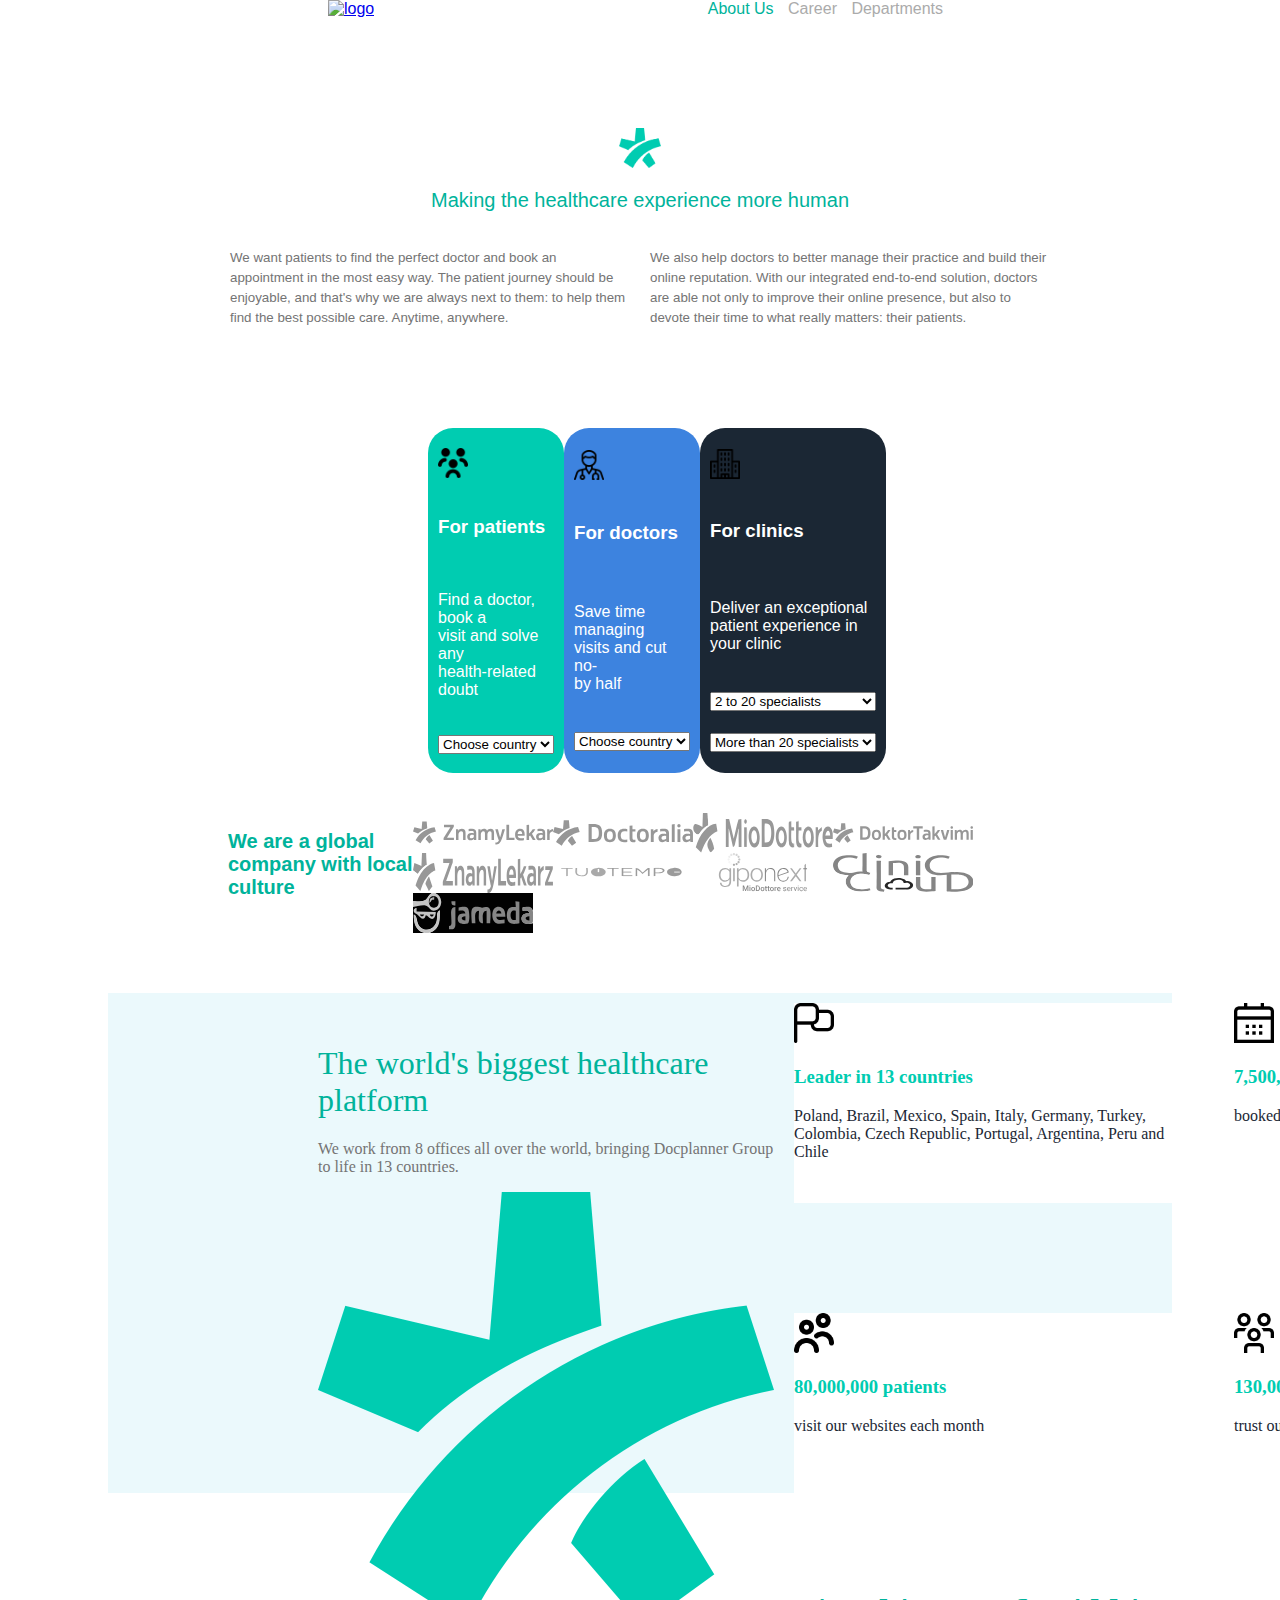
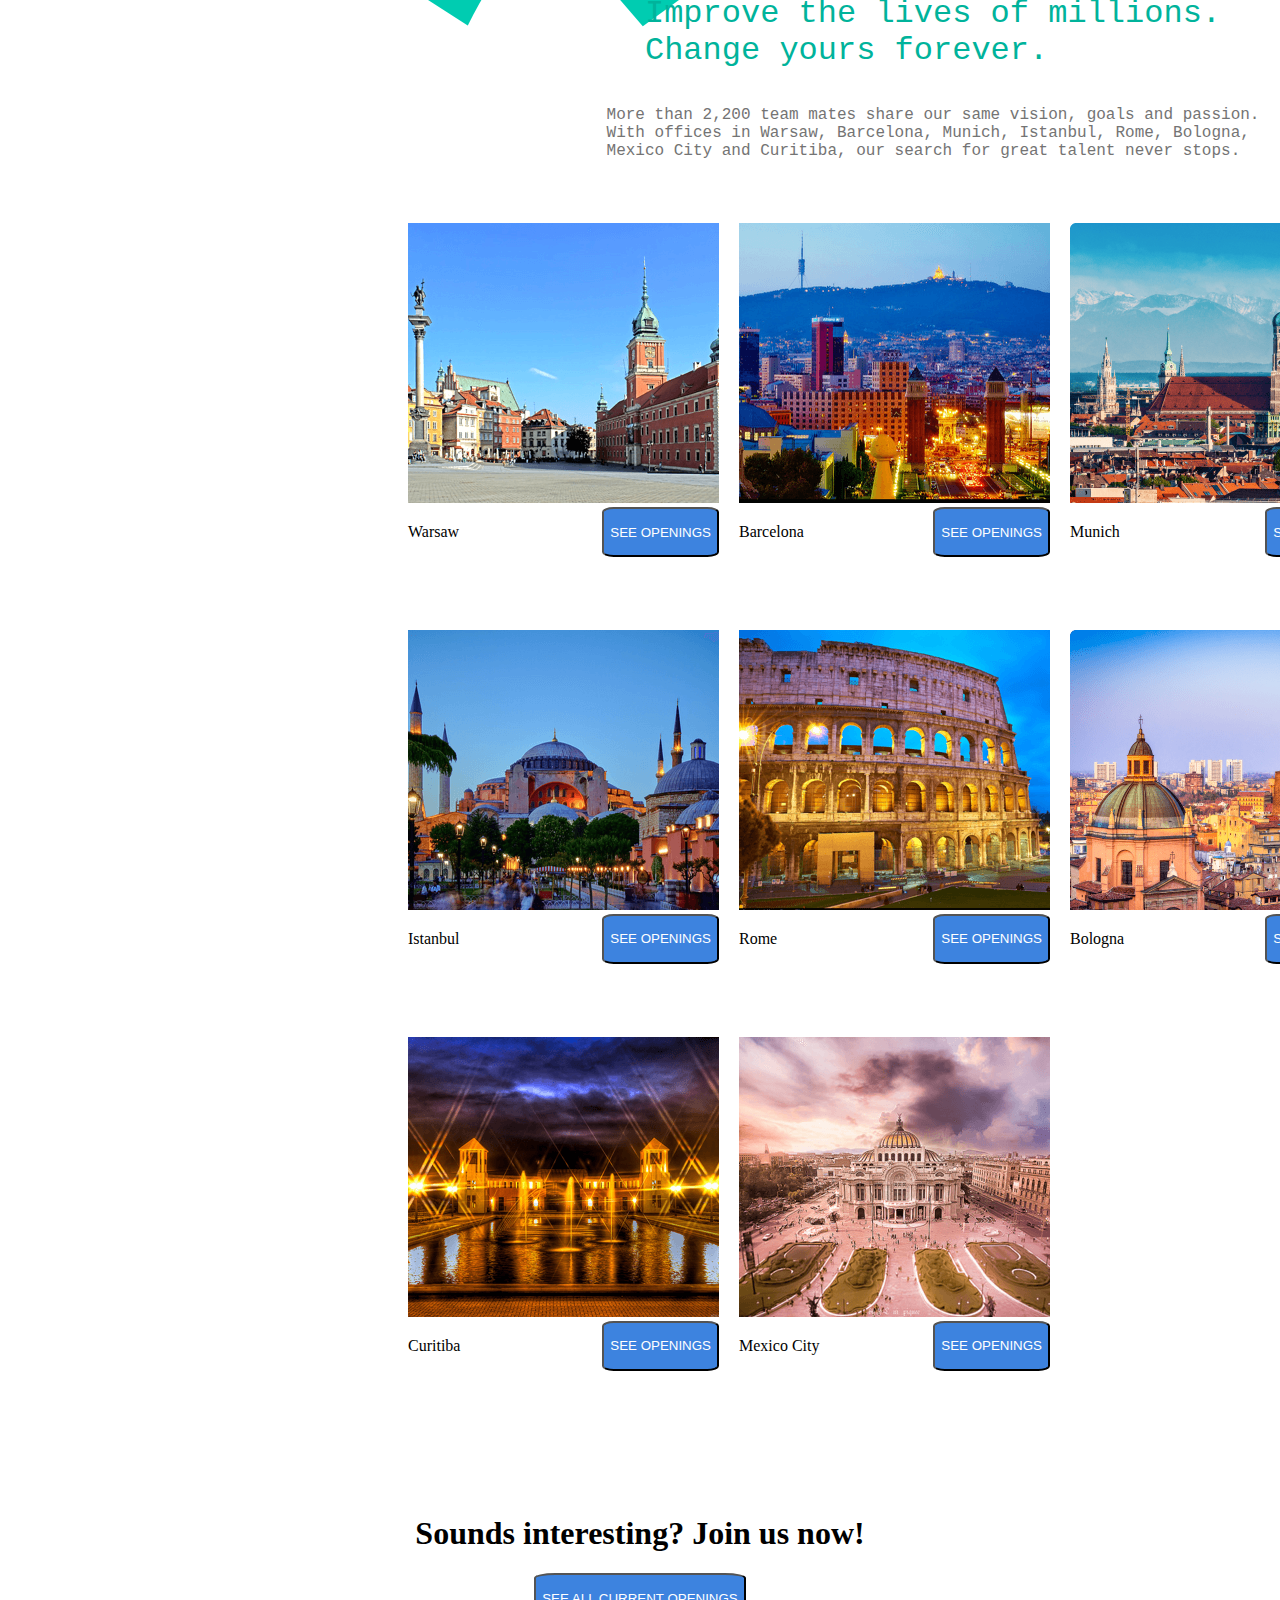
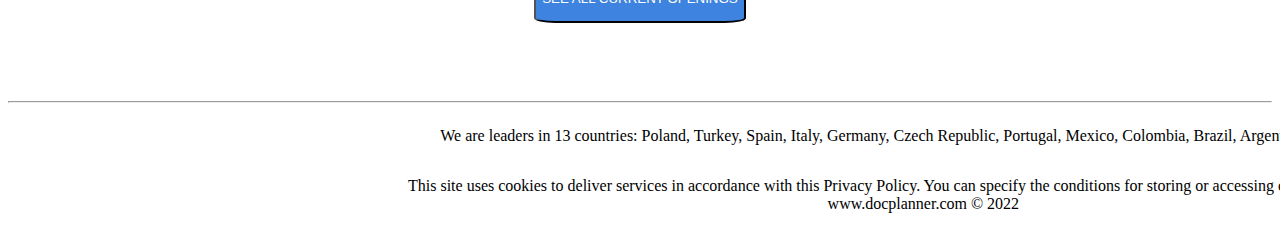
==== html/index.html @ 5f3a8215 "first commit" ====
<!DOCTYPE html>
<html>

<!-- START HEAD-->

    <head>
        <meta charset="UTF-8">
        <meta http-equiv="X-UA-Compatible" content="IE=edge">
        <meta name="description" content="This is the best website">
        <meta name="viewport" content="width=device-width, initial-scale=1">
        <link rel="stylesheet" type="text/css" href="../css/styles.css">
        <title>Docplanner Group</title>
    </head>

<!-- END HEAD-->

    <body>
        <header>
            <!-- START NAV-->
        <div>
                <nav class="navbar">
                    <div class="navbar-all">
                        <div>
                            <a href="#">
                                <img class="nav-logo" src="https://www.docplanner.com/img/logo-default-group-en.svg?v=1" alt="logo" height="80px" width="300px">
                            </a>
                        </div>
                        <div>
                            <a href="#" class="about">About Us</a>
                            <a href="#" class="patch" class="career">Career</a>          
                            <a href="#" class="patch" class="career">Departments</a>
                        </div>
                    </div>
                </nav>
            <!-- END NAV-->
        </div>
        </header>
        <main>
        <div>
            <div>
                <!-- FIRST LOGO + TITLE START-->
                <div class="part-one-all">
                    <div>
                        <img class="part-one-logo" src="../html/logo.png" alt="logo">
                    </div>
                    <div>
                        <h2 class="part-one-title">Making the healthcare experience more human</h2>
                    </div>
                    <div class="part-one-paragraph">
                        <p class="part-one-paragraph-one">
                            We want patients to find the perfect doctor and book an 
                            appointment in the most easy way. The patient journey should be
                            enjoyable, and that's why we are always next to them: to help them 
                            find the best possible care. Anytime, anywhere.
                        </p>
                        <p class="part-one-paragraph-two">
                            We also help doctors to better manage their practice and build their
                            online reputation. With our integrated end-to-end solution, doctors
                            are able not only to improve their online presence, but also to 
                            devote their time to what really matters: their patients.
                        </p>
                    </div> 
                </div>                     
                <!-- FIRST LOGO + TITLE END-->
            </div>

            <!-- FIRST 3 BOXES START-->
            <!-- BOXE 1 START-->
            <div class="box-all">
                <div class="box-one">
                    <img src="patient.png" height="30" width="30">
                    <h3>For patients</h3>
                    <p>Find a doctor, book a<br> visit and solve any<br> health-related doubt</p>
                    <select>
                        <option value="Choose country">Choose country</option>
                        <option value="Australia">Australia</option>
                        <option value="Germany">Germany</option>
                        <option value="Tunisia">Tunisia</option>
                    </select>

                </div>
                <!-- BOXE 1 END-->
                <!-- BOXE 2 START-->
                <div class="box-two">
                    <img src="doctor.png" height="30" width="30"> 
                    <h3>For doctors</h3>
                    <p>Save time managing<br> visits and cut no-<br> by half</p>
                    <select>
                        <option value="Choose country">Choose country</option>
                        <option value="Australia">Australia</option>
                        <option value="Germany">Germany</option>
                        <option value="Tunisia">Tunisia</option>
                    </select>
                </div>
                <!-- BOXE 2 END-->
                <!-- BOXE 3 START-->     
                <div class="box-three">
                    <img src="clinic.png" height="30" width="30"> 
                    <h3>For clinics</h3>
                    <p>Deliver an exceptional<br> patient experience in<br> your clinic</p>
                    <select>
                        <option value="2 to 20 specialists">2 to 20 specialists</option>
                        <option value="Australia">Australia</option>
                        <option value="Germany">Germany</option>
                        <option value="Tunisia">Tunisia</option>
                    </select>
                    <select>
                        <option value="More than 20 specialists">More than 20 specialists</option>
                        <option value="Australia">Australia</option>
                        <option value="Germany">Germany</option>
                        <option value="Tunisia">Tunisia</option>
                    </select>
                </div>
            </div>
        </div>
            <!-- BOXE 3 END-->
            <!-- FIRST 3 BOXES END-->
            <!-- SECOND PARAGRAPH START--> 
            <div class="paragaph-two">
                <div class="paragraph-two-one">
                    <h2>We are a global company with local culture</h2>
                </div>
                <div class="paragraph-two-two">
                    <img src="logo-1.svg" height="40" width="140">
                    <img src="logo-2.svg" height="40" width="140">
                    <img src="logo-3.svg" height="40" width="140">
                    <img src="logo-4.svg" height="40" width="140">
                    <img src="logo-5.svg" height="40" width="140">
                    <img src="logo-6.svg" height="40" width="140">
                    <img src="logo-7.svg" height="40" width="140">
                    <img src="logo-8.svg" height="40" width="140">
                    <img src="logo-9.svg" height="40" width="120">
                </div>
            </div>
            <!-- SECOND PARAGRAPH END-->
            <!-- MIDDLE PART START-->
            <div class="middle-part">
                <div class="middle-part-one">
                    <h1 class="middle-part-one-parag">The world's biggest healthcare platform</h1>
                    <p class="middle-part-one-paragr">We work from 8 offices all over the world, bringing Docplanner Group to life in 13 countries.</p>
                    <img src="logo.png">
                </div>
                <div class="middle-part-two">
                     <div class="middle-part-two-one">
                        <img src="flag.png" height="40" width="40px">
                        <h3>Leader in 13 countries</h3>
                        <p class="p">Poland, Brazil, Mexico, Spain, Italy, Germany, Turkey, Colombia, Czech Republic, Portugal, Argentina, Peru and Chile</p>
                    </div>
                    <div class="middle-part-two-two">
                        <img src="calendar.png" height="40" width="40px">
                        <h3>7,500,000 appointments</h3>
                        <p class="p">booked last month</p>
                    </div>
                    <div class="middle-part-two-three">
                        <img src="users.png" height="40" width="40px">
                        <h3>80,000,000 patients</h3>
                        <p class="p">visit our websites each month</p>
                    </div>
                    <div class="middle-part-two-four">
                        <img src="users-alt.png" height="40" width="40px">
                        <h3>130,000 active doctors</h3>
                        <p class="p">trust our solutions</p>
                    </div>
                </div>
            </div>
            <!-- MIDDLE PART END-->
            <!-- LAST PART START-->
            <div>
                <div class="move">
                    <h1 class="move-one">Improve the lives of millions.<br> Change yours forever.</h1>
                    <p class="move-two">More than 2,200 team mates share our same vision, goals and passion. <br> With offices in Warsaw, Barcelona, Munich, Istanbul, Rome, Bologna,<br> Mexico City and Curitiba, our search for great talent never stops.</p>
                </div>
                <div class="last">
                    <div class="shadow">
                        <img src="warsaw.png">
                        <div class="last-one">
                            <p href="#">Warsaw</p>
                            <button class="button">SEE OPENINGS</button> 
                        </div>
                    </div>
                    <div class="shadow">
                        <img src="barcelona.png">
                        <div class="last-one">
                            <p>Barcelona</p>
                            <button class="button">SEE OPENINGS</button>
                        </div>
                    </div>
                    <div class="shadow">
                        <img src="munich.png">
                        <div class="last-one">
                            <p>Munich</p>
                            <button class="button">SEE OPENINGS</button>
                        </div>
                    </div>
                    <div class="shadow">
                        <img src="istanbul.png">
                        <div class="last-one">
                            <p>Istanbul</p>
                            <button class="button">SEE OPENINGS</button>
                        </div>
                    </div>
                    <div class="shadow">
                        <img src="rome.png">
                        <div class="last-one">
                            <p>Rome</p>
                            <button class="button">SEE OPENINGS</button>
                        </div>
                    </div>
                    <div class="shadow">
                        <img src="bologna.png">
                        <div class="last-one">
                            <p>Bologna</p>
                            <button class="button">SEE OPENINGS</button>
                        </div>
                    </div>
                    <div class="shadow">
                        <img src="curitiba.png">
                        <div class="last-one">
                            <p>Curitiba</p>
                            <button class="button">SEE OPENINGS</button>
                        </div>
                    </div>
                    <div class="shadow">
                        <img src="mexico-city.png">
                        <div class="last-one">
                            <p>Mexico City</p>
                            <button class="button">SEE OPENINGS</button>
                        </div>
                    </div>
                </div>
                <div>
                    <div class="interesting">
                        <h1>Sounds interesting? Join us now!</h1>
                        <button class="button">SEE ALL CURRENT OPENINGS</button>
                    </div>
                </div>
            </div>
            <!-- LAST PART START-->  
        </main>
        <hr>
            <footer class="footer">
                <div class="last-footer">
                    <p>We are leaders in 13 countries: Poland, Turkey, Spain, Italy, Germany, Czech Republic, Portugal, Mexico, Colombia, Brazil, Argentina, Peru and Chile</p1>
                    <p>This site uses cookies to deliver services in accordance with this Privacy Policy. You can specify the conditions for storing or accessing cookies on your browser.<br>www.docplanner.com © 2022</p>
                </div>
            </footer>
    </body>
</html>
---- css/styles.css ----
/* START NAV*/
.navbar {
    top: 0;
    position: fixed;
    background-color: white;
    width: 100%;
    font-family: 'roboto',sans-serif;
    z-index: 100;
}
.navbar-all {
    display: flex;
    flex-direction: row;
    align-items: center;
    justify-content: space-between;
    margin-right: 320px;
    margin-left: 300px;
    padding-right: 20px;
    padding-left: 20px;
    background-color: white;
}
.patch {
    text-decoration: none;
    color: #ababab;
    padding-left: 5px;
    padding-right: 5px;
}
.about {
    text-decoration: none;
    padding-right: 5px;
    color: #00b39b;
}
.patch:hover {
    color: #00b39b;
}
/* END NAV*/

/*-- FIRST LOGO + TITLE START*/
.part-one-all {
    padding-top: 120px;
    padding-bottom: 80px;
    display: flex;
    flex-direction: column;
    align-items: center;
    margin-right: 200px;
    margin-left: 200px;
}
.part-one-logo {
    height: 40px;
}
.part-one-title {
    color: #00b39b;
    font-family: 'roboto', sans-serif;
    font-weight: 200;
    font-size: 20px;
}
.part-one-paragraph {
    display: flex;
    flex-direction: row;
    font-size: smaller;
    line-height: 20px;
}
.part-one-paragraph-one {
    margin: 10px 0px 10px 0px;
    padding: 10px 10px 10px 10px;
    color: #747474;
    font-family: Arial, Helvetica, sans-serif;
    height: 80px;
    width: 400px;
}
.part-one-paragraph-two {
    margin: 10px 0px 10px 0px;
    padding: 10px 10px 10px 10px;
    color: #747474;
    font-family: Arial, Helvetica, sans-serif;
    height: 80px;
    width: 400px;
}
/* FIRST LOGO + TITLE END*/

/*FIRST 3 BOXES START*/
.box-all {
    margin-right: 420px;
    margin-left: 420px;
    display: flex;
    flex-direction: row;
    justify-content: space-around;
    font-family: 'robotu', sans-serif;
    color: white;
    height: 345px;
    position: relative;
    animation: mymove 5s;
    animation-duration: 3s;
}
@keyframes mymove {
    from {bottom: 0px;}
    to {bottom: 60px;}
  }
.box-one {
    background-color: #00ccb1;
    display: flex;
    flex-direction: column;
    border-radius: 25px;
    width: 300px;
    justify-content: space-around;
    padding: 10px 10px 10px 10px;
}
.box-two {
    background-color: #3d83df;
    display: flex;
    flex-direction: column; 
    border-radius: 25px;
    width: 300px;
    justify-content: space-around;
    padding: 10px 10px 10px 10px;
}
.box-three {
    background-color: #1b2734;
    display: flex;
    flex-direction: column;
    border-radius: 25px;
    width: 300px;
    justify-content: space-around;
    padding: 10px 10px 10px 10px;
}
/*FIRST 3 BOXES END*/
/*SECOND PARAGRAPH START*/
.paragaph-two {
    font-family: 'roboto', sans-serif;
    display: flex;
    flex-direction: row;
    justify-content: space-around;
    margin: 40px 200px 60px 200px;
    padding: 0px 20px 0px 20px;
    height: 80px;
}
.paragraph-two-one {
    color: #00b39b;
    font-weight: lighter;
    width: 200px;
    font-size: smaller;
}
.paragraph-two-two {
    display: flex;
    flex-wrap: wrap;
    flex-direction: row;
    align-content: flex-start;
    width: 690px;
    color: #ababab;
    filter: grayscale(10);
}
/*MIDDLE PART START*/
.middle-part {
    height: 500px;
    background-color: rgba(61,199,223,.1);
    display: flex;
    flex-direction: row;
    margin-left: 100px;
    margin-right: 100px;
    padding-left: 200px;
    margin-top: 100px;
}
.middle-part-one {
    margin-top: 20px;
    padding: 10px 10px 10px 10px;
}
.middle-part-one-parag {
    color: #00b39b;
    font-weight: lighter;
}
.middle-part-one-paragr {
    color: #747474;
}
.middle-part-two {
    gap: 10px;
    padding: 10px;
    height: 600px;
    color: #00ccb1;
    display: grid;
    grid-template-rows: 50% 50%;
    grid-template-columns: 50% 50%;
    justify-content: space-between;
}
.middle-part-two-one {
    background-color: white;
    width: 400px;
    height: 200px;
}
.middle-part-two-two {
    background-color: white;
    width: 400px;
    height: 200px;
    margin-right: 50px;
}
.middle-part-two-three {
    background-color: white;
    width: 400px;
    height: 200px;
    padding-bottom: 50px;
}
.middle-part-two-four {
    background-color: white;
    width: 400px;
    height: 200px;
    margin-right: 50px;
}
.p {
    color: #1b2734;
}
/*MIDDLE PART END*/

/*LAST PART START*/
.move {
    margin-left: 300px;
    margin-right: 300px;
    display: flex;
    align-items: center;
    flex-direction: column;
    margin-top: 80px;
    height: 250px;
    width: 1250px;
    font-family: 'Courier New', Courier, monospace;
}
.move-one {
    color: #00b39b;
    font-weight: lighter;
}
.move-two {
    color: #747474;
    font-weight: lighter;
}
.last {
    margin-left: 400px;
    margin-right: 400px;
    height: 1200px;
    width: 1000px;
    display: flex;
    flex-direction: row;
    flex-wrap: wrap;
    gap: 20px;
}
.last-one {
    display: flex;
    flex-direction: row;
    justify-content: space-between;
}
.button {
    background-color: #3d83df;
    border-radius: 10%;
    color: white;
    height: 50px;
}
.shadow:hover {
    box-shadow: 0 4px 8px 0 rgba(0, 0, 0, 0.2), 0 6px 20px 0 rgba(0, 0, 0, 0.19);
}
.interesting {
    display: flex;
    flex-direction: column;
    align-items: center;
    margin-left: 270px;
    margin-right: 270px;
    padding-top: 70px;
    padding-bottom: 70px;
}
.footer {
    display: flex;
    margin-right: 200px;
    margin-left: 200px;
    font-weight: lighter;
    width: 1050px;
    text-align: center;
    padding-left: 200px;
}
.last-footer {
    display: flex;
    align-self: center;
    align-content: center;
    flex-direction: column;
}
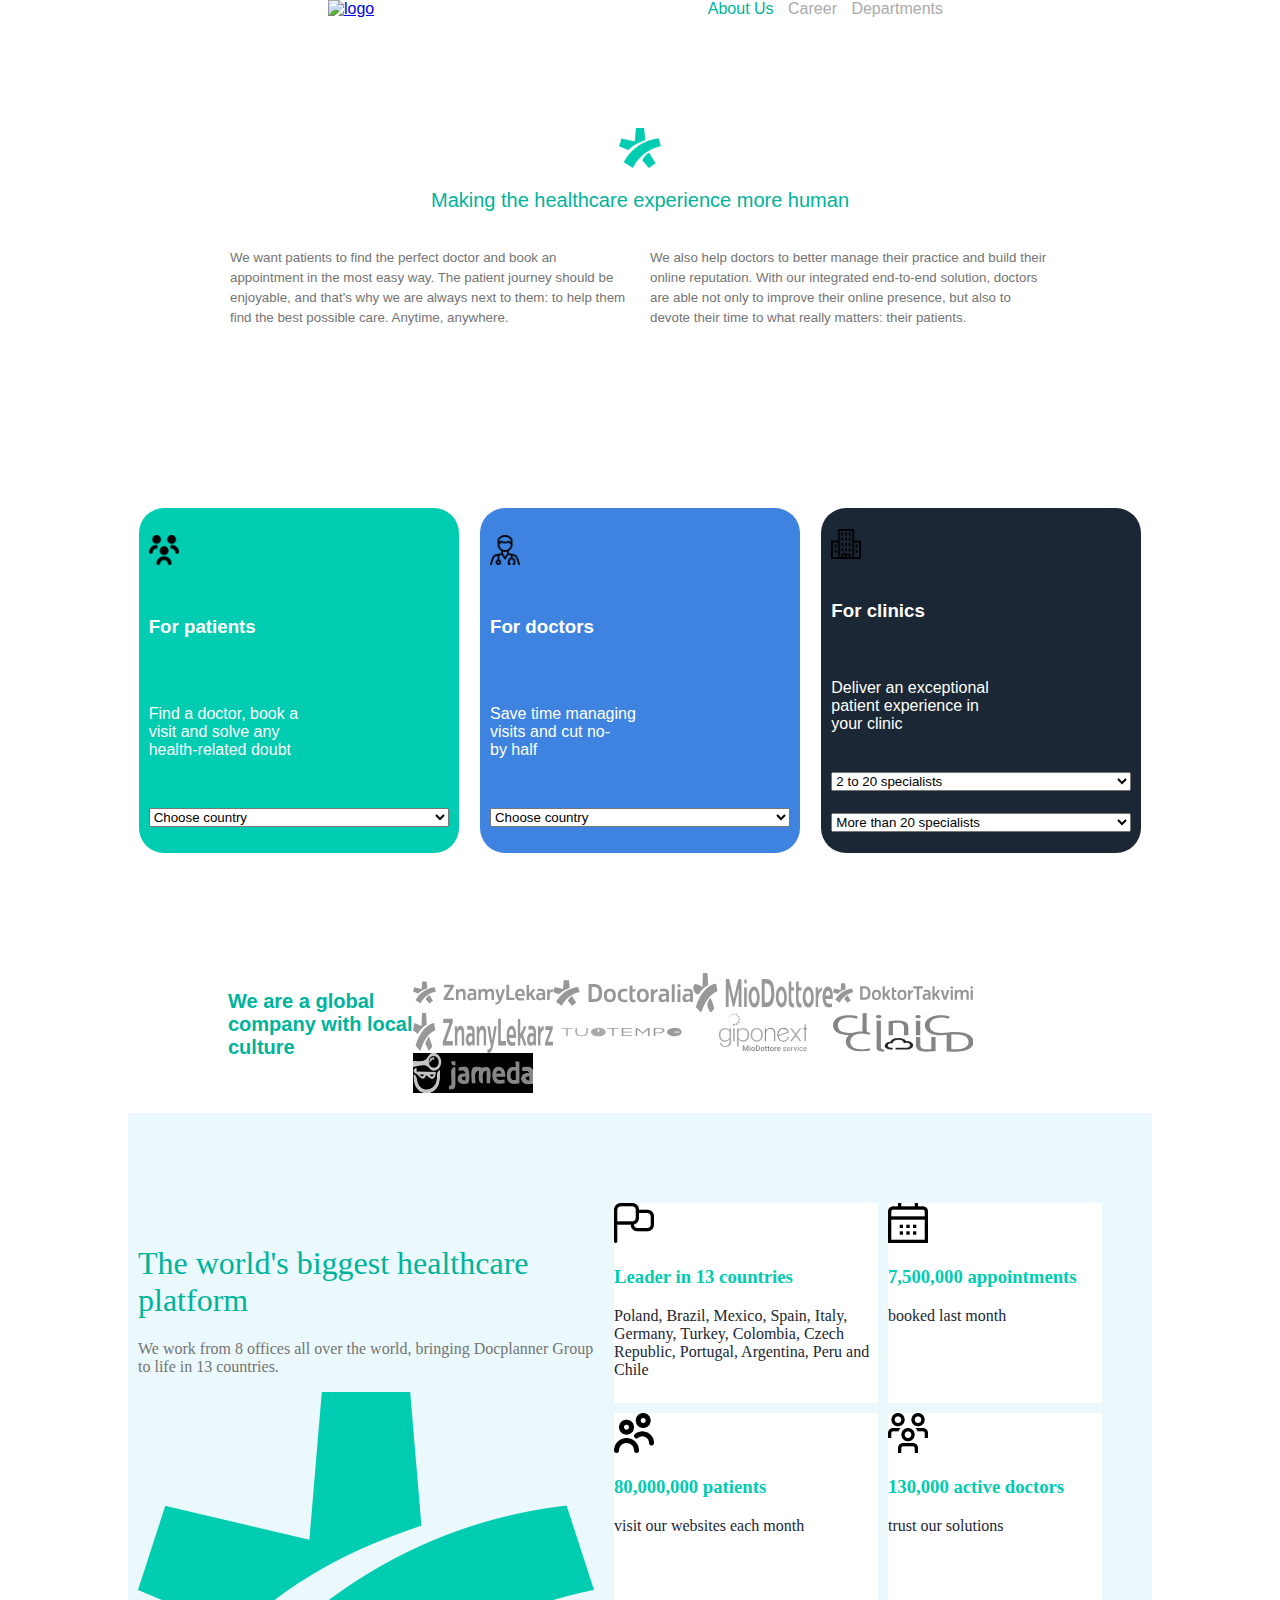
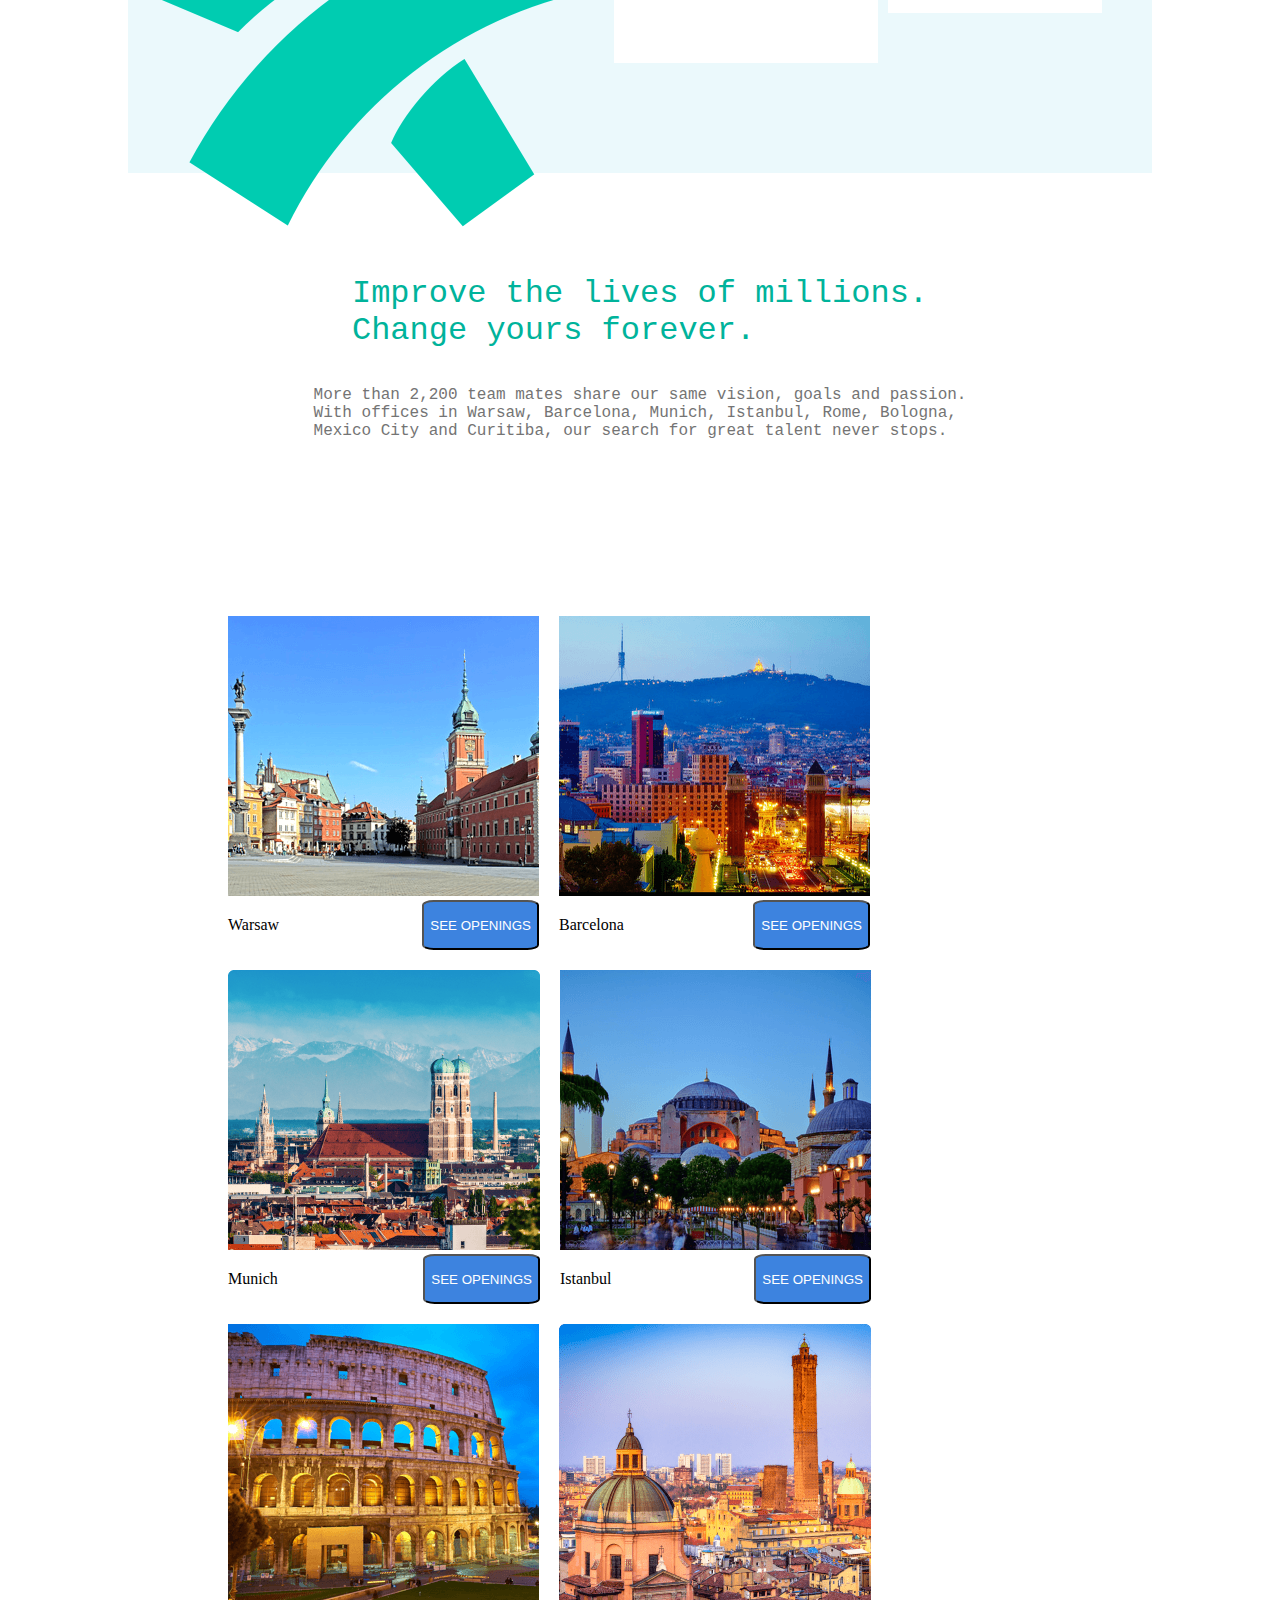
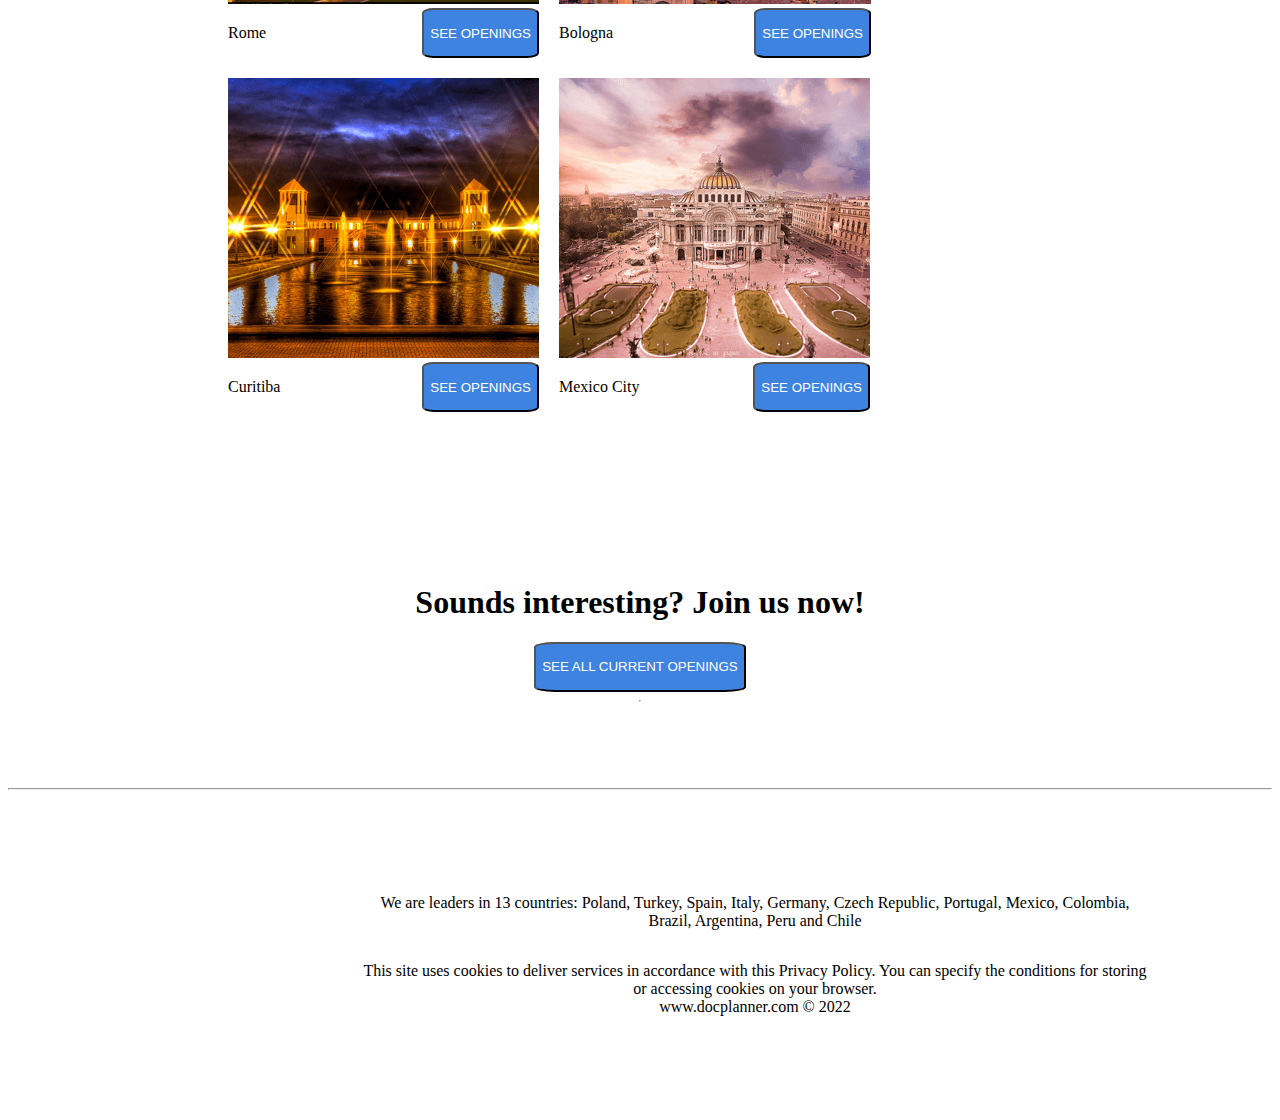
==== commit c118519f: "first commit" ====
--- a/html/index.html
+++ b/html/index.html
@@ -232,6 +232,7 @@
                     <div class="interesting">
                         <h1>Sounds interesting? Join us now!</h1>
                         <button class="button">SEE ALL CURRENT OPENINGS</button>
+                        <hr>
                     </div>
                 </div>
             </div>
--- a/css/styles.css
+++ b/css/styles.css
@@ -4,6 +4,7 @@
     position: fixed;
     background-color: white;
     width: 100%;
+    height: auto;
     font-family: 'roboto',sans-serif;
     z-index: 100;
 }
@@ -79,8 +80,10 @@
 
 /*FIRST 3 BOXES START*/
 .box-all {
-    margin-right: 420px;
-    margin-left: 420px;
+    padding-top: 80px;
+    padding-bottom: 80px;
+    margin-right: 120px;
+    margin-left: 120px;
     display: flex;
     flex-direction: row;
     justify-content: space-around;
@@ -154,10 +157,10 @@
     background-color: rgba(61,199,223,.1);
     display: flex;
     flex-direction: row;
-    margin-left: 100px;
-    margin-right: 100px;
-    padding-left: 200px;
-    margin-top: 100px;
+    padding-top: 80px;
+    padding-bottom: 80px;
+    margin-right: 120px;
+    margin-left: 120px;
 }
 .middle-part-one {
     margin-top: 20px;
@@ -173,7 +176,7 @@
 .middle-part-two {
     gap: 10px;
     padding: 10px;
-    height: 600px;
+    height: 400px;
     color: #00ccb1;
     display: grid;
     grid-template-rows: 50% 50%;
@@ -182,24 +185,24 @@
 }
 .middle-part-two-one {
     background-color: white;
-    width: 400px;
+    width: auto;
     height: 200px;
 }
 .middle-part-two-two {
     background-color: white;
-    width: 400px;
+    width: auto;
     height: 200px;
     margin-right: 50px;
 }
 .middle-part-two-three {
     background-color: white;
-    width: 400px;
+    width: auto;
     height: 200px;
     padding-bottom: 50px;
 }
 .middle-part-two-four {
     background-color: white;
-    width: 400px;
+    width: auto;
     height: 200px;
     margin-right: 50px;
 }
@@ -210,15 +213,14 @@
 
 /*LAST PART START*/
 .move {
-    margin-left: 300px;
-    margin-right: 300px;
-    display: flex;
-    align-items: center;
-    flex-direction: column;
-    margin-top: 80px;
-    height: 250px;
-    width: 1250px;
+    display: flex;
+    align-items: center;
+    flex-direction: column;
     font-family: 'Courier New', Courier, monospace;
+    padding-top: 80px;
+    padding-bottom: 80px;
+    margin-right: 120px;
+    margin-left: 120px;
 }
 .move-one {
     color: #00b39b;
@@ -229,14 +231,14 @@
     font-weight: lighter;
 }
 .last {
-    margin-left: 400px;
-    margin-right: 400px;
-    height: 1200px;
-    width: 1000px;
     display: flex;
     flex-direction: row;
     flex-wrap: wrap;
     gap: 20px;
+    padding-top: 80px;
+    padding-bottom: 80px;
+    margin-right: 220px;
+    margin-left: 220px;
 }
 .last-one {
     display: flex;
@@ -263,12 +265,12 @@
 }
 .footer {
     display: flex;
-    margin-right: 200px;
-    margin-left: 200px;
-    font-weight: lighter;
-    width: 1050px;
+    font-weight: lighter;
     text-align: center;
-    padding-left: 200px;
+    padding-top: 80px;
+    padding-bottom: 80px;
+    margin-right: 120px;
+    margin-left: 350px;
 }
 .last-footer {
     display: flex;
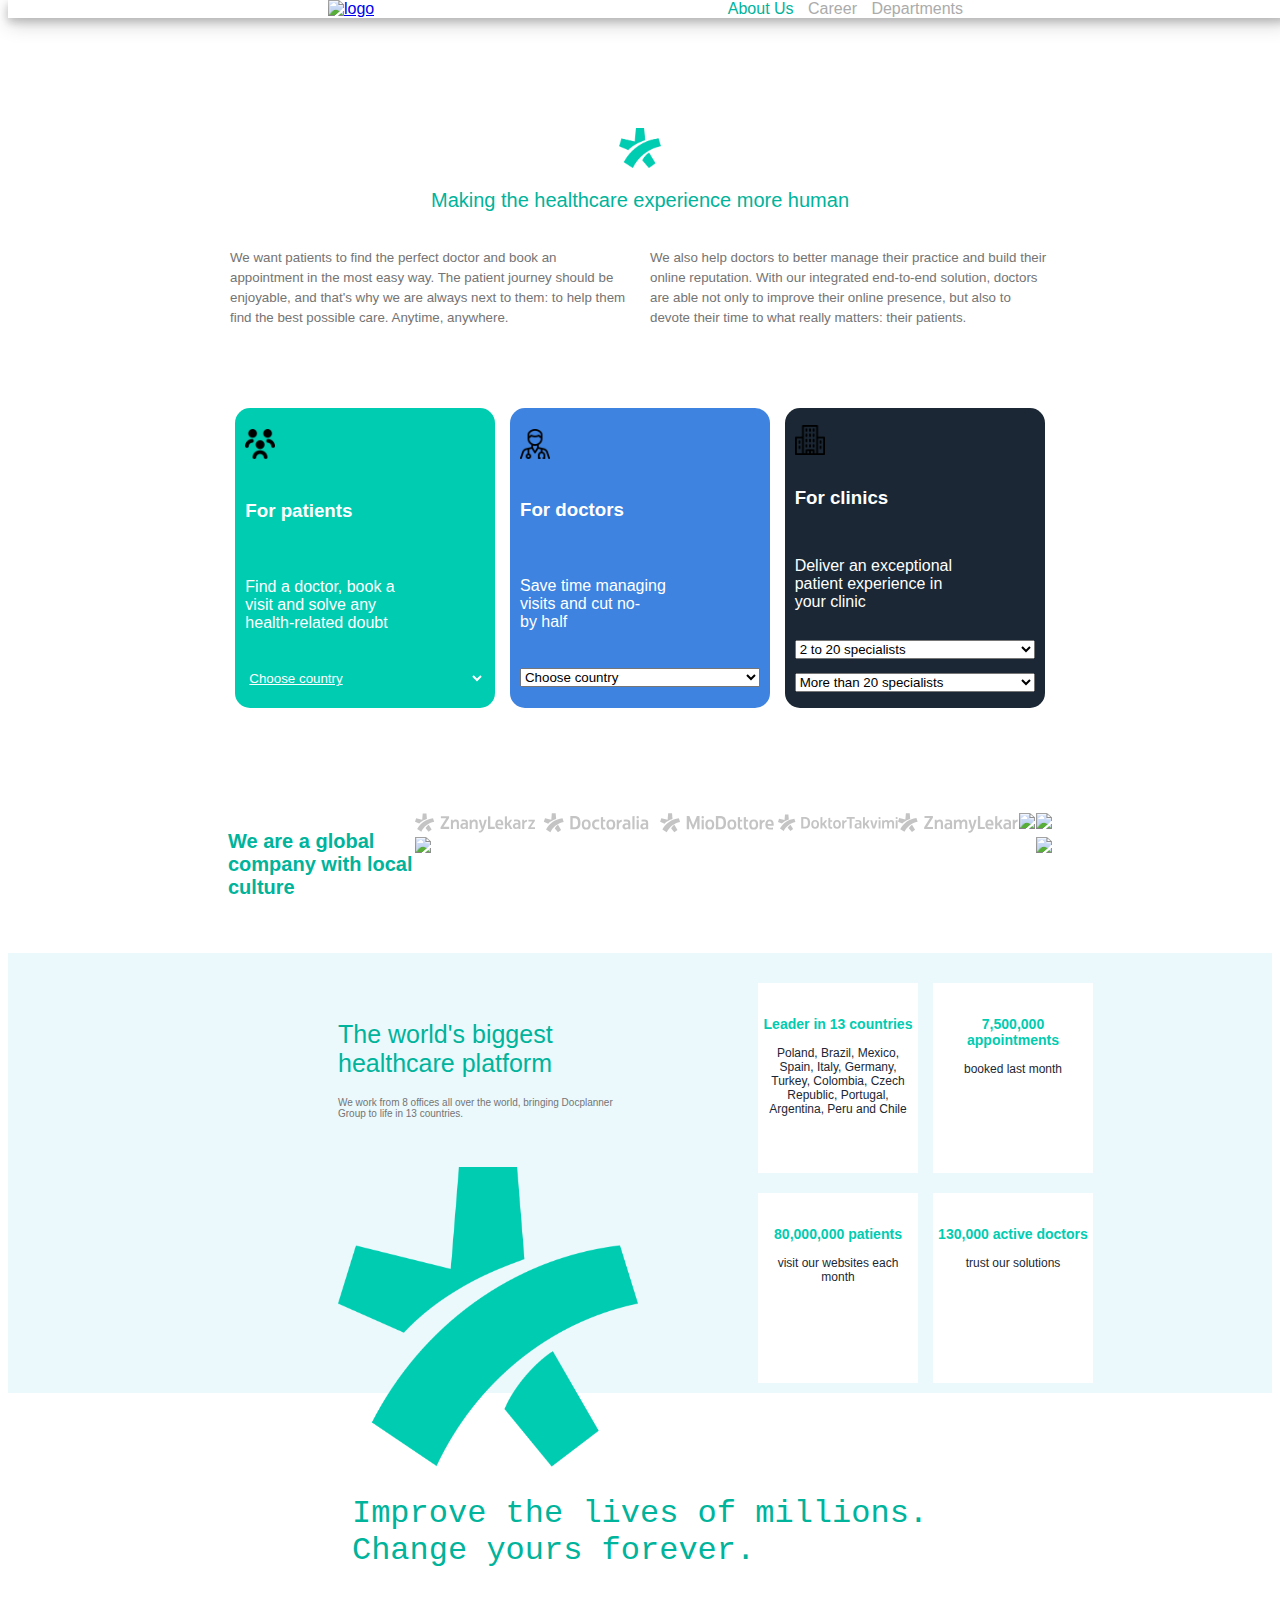
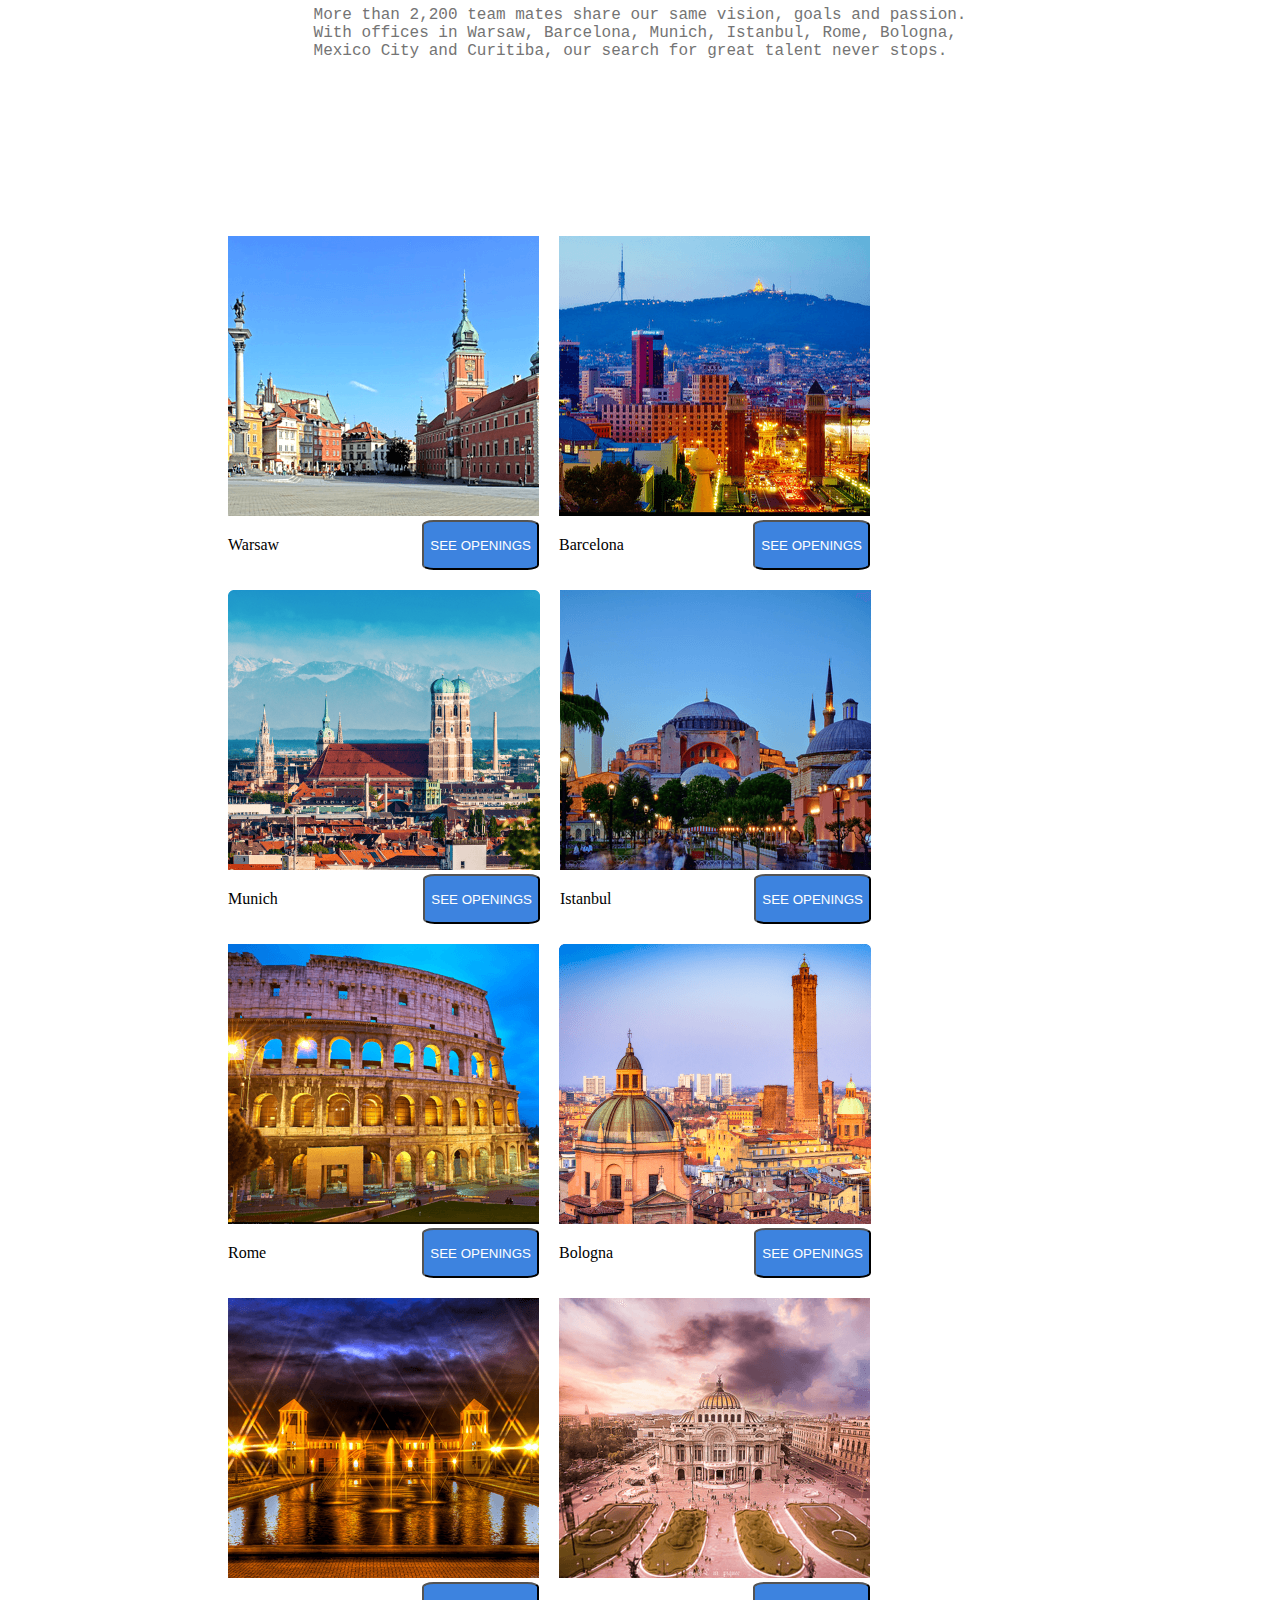
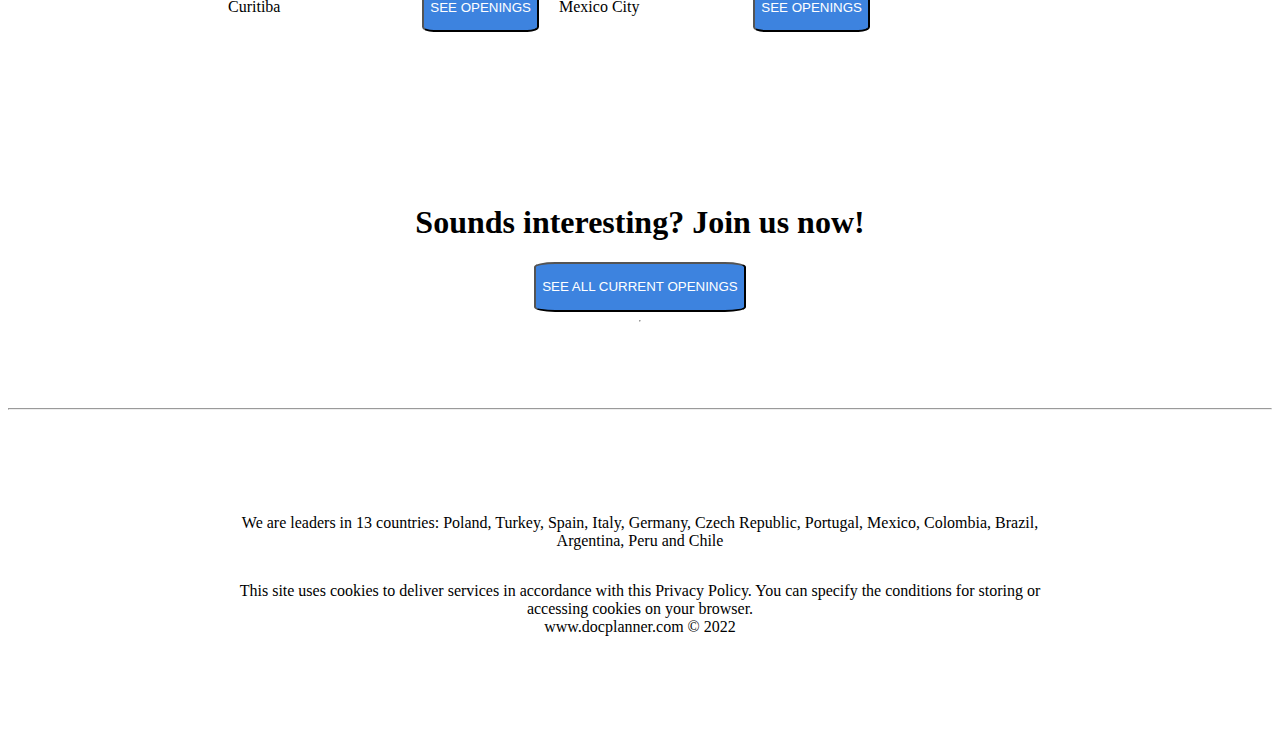
==== commit 1e02047d: "third commit" ====
--- a/html/index.html
+++ b/html/index.html
@@ -71,11 +71,21 @@
                     <img src="patient.png" height="30" width="30">
                     <h3>For patients</h3>
                     <p>Find a doctor, book a<br> visit and solve any<br> health-related doubt</p>
-                    <select>
-                        <option value="Choose country">Choose country</option>
-                        <option value="Australia">Australia</option>
-                        <option value="Germany">Germany</option>
-                        <option value="Tunisia">Tunisia</option>
+                    <select class="domain-switcher">
+                        <option>Choose country</option>
+                        <option value="http://www.doctoraliar.com">Argentina</option>
+                        <option value="http://www.doctoralia.com.br">Brazil</option>
+                        <option value="http://www.doctoralia.cl">Chile</option>
+                        <option value="http://www.doctoralia.co">Colombia</option>
+                        <option value="http://www.znamylekar.cz">Czech</option>
+                        <option value="http://www.jameda.de">Germany</option>
+                        <option value="http://www.miodottore.it">Italy</option>
+                        <option value="http://www.doctoralia.com.mx">Mexico</option>
+                        <option value="http://www.doctoralia.pe">Peru</option>
+                        <option value="http://www.znanylekarz.pl">Poland</option>
+                        <option value="http://www.doctoralia.com.pt">Portugal</option>
+                        <option value="http://www.doctoralia.es">Spain</option>
+                        <option value="http://www.doktortakvimi.com">Turkey</option>
                     </select>
 
                 </div>
@@ -121,47 +131,77 @@
                     <h2>We are a global company with local culture</h2>
                 </div>
                 <div class="paragraph-two-two">
-                    <img src="logo-1.svg" height="40" width="140">
-                    <img src="logo-2.svg" height="40" width="140">
-                    <img src="logo-3.svg" height="40" width="140">
-                    <img src="logo-4.svg" height="40" width="140">
-                    <img src="logo-5.svg" height="40" width="140">
-                    <img src="logo-6.svg" height="40" width="140">
-                    <img src="logo-7.svg" height="40" width="140">
-                    <img src="logo-8.svg" height="40" width="140">
-                    <img src="logo-9.svg" height="40" width="120">
+                    <a href="https://www.znanylekarz.pl/?__hstc=94104962.9aaeb4c9663a031d467382346af2a2dc.1656979789175.1657238350071.1657625250963.12&amp;__hssc=94104962.2.1657625250963&amp;__hsfp=3191468722" target="_blank">
+                        <svg class="hover" xmlns="http://www.w3.org/2000/svg" width="120" height="20" viewBox="0 0 200 32">
+                            <path d="M189.018 10.678h10.762v2.132L192.736 23H200v2.89h-11.387v-2.103l7.02-10.22h-6.615v-2.89zm-10.347 0h3.012l.244 2.448h.032c.767-1.12 2.638-2.557 4.817-2.677v3.197c-3.174.62-4.63 2.725-4.63 4.634v7.61h-3.47V10.68h-.004zM165 10.38c1.51-.123 3.145-.16 4.725-.16 3.72 0 5.94 1.44 5.94 5.504v10.163h-3.12l-.156-1.52h-.042c-1.07 1.152-2.625 1.826-4.615 1.826-2.635 0-4.73-1.708-4.73-5.09 0-3.148 2.624-6.078 9.19-4.684v-.917c0-1.814-1.062-2.32-3.156-2.32-1.286 0-2.376.087-4.035.23L165 10.38zm7.193 8.445c-2.782-.71-5.564.16-5.564 2.31 0 1.43.94 2.267 2.353 2.203 1.113-.05 2.338-.54 3.207-1.31v-3.2l.003-.003zm-18.93 1.572v5.49h-3.47V4.992l3.47-.402V16.73c1.92-1.63 3.745-3.763 5.035-6.052h3.683c-1.288 2.508-2.83 4.672-4.718 6.522l5.13 8.69h-3.9l-3.81-6.46c-.473.376-.976.69-1.416.97h-.002zm-19.452-2.07v-.063c0-4.68 2.275-8.047 6.984-8.047 4.367 0 6.394 2.524 6.394 7.83 0 .56-.04 1.332-.1 1.902h-9.64c.247 2.142 1.497 3.422 4.06 3.422 1.622 0 3.146-.15 4.56-.335v2.906c-1.59.25-2.935.398-4.65.398-4.99 0-7.61-2.495-7.61-8.016l.003.003zm3.585-.96h6.27c0-2.38-.624-4.26-2.963-4.26-2.43 0-3.24 2.006-3.303 4.26h-.005zM121.7 4.59h3.793v17.853h7.46v3.444H121.7V4.59zm-15.44 6.088h3.67c.596 2.884 2.164 8.5 3.01 11.322h.063c.815-2.854 2.384-8.47 3.01-11.323h3.64c-1.13 4.324-3.877 12.7-4.955 15.21s-2.63 6.76-8.344 5.994v-2.73c2.646.15 4.05-.843 4.92-2.81-1.344-3.18-3.916-11.34-5.014-15.667v.005zm-15.137 0h3.02s.14 1.51.202 2.052h.04c.837-1.31 2.594-2.51 4.718-2.51 3.588 0 5.37 1.91 5.37 5.786v9.883h-3.47v-9.165c0-2.473-.953-3.442-2.824-3.31-1.7.12-3.59 2.056-3.59 4.478v8h-3.47V10.678h.003zm-13.67-.296c1.508-.124 3.143-.162 4.722-.162 3.72 0 5.94 1.438 5.94 5.502v10.165h-3.12l-.155-1.52h-.04c-1.07 1.152-2.625 1.826-4.615 1.826-2.636 0-4.73-1.708-4.73-5.09 0-3.148 2.623-6.078 9.19-4.684v-.917c0-1.814-1.063-2.32-3.157-2.32-1.286 0-2.376.087-4.035.23v-3.03zm7.192 8.444c-2.782-.71-5.565.16-5.565 2.31 0 1.426.947 2.264 2.36 2.2 1.11-.05 2.336-.543 3.205-1.312v-3.2.002zM59.86 10.678h3.02s.14 1.51.203 2.052h.04c.838-1.31 2.594-2.51 4.718-2.51 3.59 0 5.37 1.91 5.37 5.786v9.883h-3.47v-9.165c0-2.473-.95-3.442-2.82-3.31-1.694.12-3.585 2.056-3.585 4.478v8h-3.47V10.678h-.005zM43.156 4.592h13.682v2.875L47.39 22.44h9.606v3.444h-14.4v-2.94l9.47-14.913h-8.91V4.59v.004zm-25.44 20.025c.77-1.886 2.934-4.523 5.14-5.885l4.887 8.084-5.005 3.632-5.02-5.835-.002.004zM10.5 30.443l-6.89-4.43C8.828 16.263 18.574 9.32 30.03 8.027l1.918 5.91c-9.44 1.86-17.32 8.092-21.446 16.505H10.5zm1.503-20.065l.87-10.35h6.19l.786 9.36c-3.556 1.218-5.64 2.19-8.037 3.662a25.43 25.43 0 0 0-4.81 3.804L0 13.894l1.91-5.892 10.093 2.376z"></path>                            
+                        </svg>
+                    </a>
+                    <a href="https://www.doctoralia.es/?__hstc=94104962.9aaeb4c9663a031d467382346af2a2dc.1656979789175.1657238350071.1657625250963.12&amp;__hssc=94104962.2.1657625250963&amp;__hsfp=3191468722" target="_blank">
+                        <svg class="hover" xmlns="http://www.w3.org/2000/svg" width="120" height="20" viewBox="0 0 167 32">
+                            <path d="M156.37 10.663c1.5-.125 3.13-.162 4.702-.162 3.705 0 5.914 1.434 5.914 5.48v10.125h-3.106l-.153-1.516h-.04c-1.066 1.145-2.614 1.815-4.597 1.815-2.625 0-4.712-1.7-4.712-5.07 0-3.133 2.614-6.05 9.154-4.662v-.913c0-1.806-1.06-2.31-3.146-2.31-1.28 0-2.365.086-4.018.228v-3.02l.002.005zm7.162 8.41c-2.77-.706-5.542.16-5.542 2.3 0 1.42.943 2.258 2.348 2.193 1.107-.05 2.328-.54 3.194-1.307v-3.19.002zm-11.568-8.117v15.15h-3.456v-15.13l3.456-.02zm-1.713-2.138a1.962 1.962 0 0 1-.088-3.923h.09a1.96 1.96 0 0 1 0 3.923zm-5.064-3.923v21.21h-3.457V5.295l3.456-.4zm-17.374 5.768c1.5-.125 3.13-.162 4.703-.162 3.705 0 5.916 1.434 5.916 5.48v10.125h-3.107l-.154-1.516h-.04c-1.067 1.145-2.614 1.815-4.597 1.815-2.625 0-4.71-1.7-4.71-5.07 0-3.133 2.612-6.05 9.15-4.662v-.913c0-1.806-1.06-2.31-3.144-2.31-1.28 0-2.368.086-4.02.228v-3.02.005zm7.163 8.41c-2.77-.706-5.54.16-5.54 2.3 0 1.42.94 2.258 2.35 2.193 1.106-.05 2.325-.54 3.19-1.307v-3.19.002zM116.7 10.955h2.99l.247 2.44h.03c.767-1.118 2.63-2.55 4.8-2.668v3.18c-3.16.62-4.61 2.715-4.61 4.618v7.58H116.7v-15.15zm-16.607 7.65v-.155c0-5.06 2.33-7.95 7.146-7.95 4.782 0 7.112 2.89 7.112 7.95v.157c0 5.062-2.33 7.95-7.113 7.95-4.817.002-7.147-2.887-7.147-7.95zm7.136-5.23c-2.446 0-3.575 1.66-3.575 5.13 0 3.47 1.13 5.1 3.574 5.1 2.446 0 3.544-1.626 3.544-5.1 0-3.472-1.098-5.13-3.545-5.13zM91.354 6.812l3.455-.4v4.546h3.54v2.804h-3.54v6.965c0 2.645.813 2.96 2.18 2.96.46-.01.916-.07 1.36-.187v2.852c-.614.133-1.44.21-1.982.21-3.954 0-5.013-1.93-5.013-5.417V6.81zm-10.54 11.72c.012 3.31 1.446 5.075 4.3 5.075 1.205 0 2.432-.15 3.544-.3v2.8a21.807 21.807 0 0 1-3.983.38c-4.257 0-7.46-2.345-7.472-7.956.013-5.61 3.215-7.954 7.472-7.954 1.554 0 3.068.195 3.98.38v2.798c-1.11-.15-2.337-.3-3.544-.3-2.853 0-4.287 1.766-4.297 5.075zm-20.064.077v-.156c0-5.06 2.33-7.95 7.147-7.95 4.783 0 7.113 2.89 7.113 7.95v.157c0 5.062-2.33 7.95-7.114 7.95-4.815.002-7.145-2.887-7.145-7.95zm7.14-5.23c-2.448 0-3.577 1.66-3.577 5.13 0 3.47 1.13 5.098 3.576 5.098 2.445 0 3.543-1.625 3.543-5.098s-1.098-5.13-3.544-5.13zM42.42 26.105V4.895h5.327c7.423 0 10.878 2.23 10.878 10.605 0 8.376-3.455 10.605-10.878 10.605H42.42zM54.657 15.5c0-4.77-.968-7.176-6.083-7.176h-2.37v14.35h2.37c5.115.002 6.083-2.406 6.083-7.174zm-37.012 9.34c.765-1.88 2.92-4.506 5.118-5.86l4.866 8.048-4.987 3.623-5-5.81h.002zm-7.188 5.8l-6.86-4.41c5.194-9.71 14.9-16.624 26.307-17.913l1.91 5.887c-9.402 1.853-17.25 8.06-21.357 16.437zm1.497-19.98L12.82.35h6.164l.783 9.322c-3.536 1.213-5.616 2.18-7.998 3.646a25.34 25.34 0 0 0-4.79 3.79L0 14.16l1.902-5.87 10.052 2.37z"></path>
+                        </svg>
+                    </a>
+                    <a href="https://www.miodottore.it/?__hstc=94104962.9aaeb4c9663a031d467382346af2a2dc.1656979789175.1657238350071.1657625250963.12&amp;__hssc=94104962.2.1657625250963&amp;__hsfp=3191468722" target="_blank">
+                        <svg class="hover" xmlns="http://www.w3.org/2000/svg" width="120" height="20" viewBox="0 0 182 32">
+                            <path d="M168.354 18.587v-.062c0-4.675 2.275-8.04 6.98-8.04 4.364 0 6.39 2.523 6.39 7.82 0 .562-.04 1.337-.1 1.907h-9.632c.248 2.14 1.496 3.42 4.057 3.42 1.62 0 3.14-.152 4.55-.336V26.2c-1.586.248-2.93.396-4.645.396-4.988 0-7.605-2.493-7.605-8.01h.004zm3.584-.96h6.265c0-2.377-.623-4.255-2.96-4.255-2.43 0-3.24 2.003-3.305 4.255zm-12.702-6.687h3.003l.24 2.446h.03c.77-1.12 2.638-2.555 4.816-2.675v3.192c-3.17.62-4.627 2.723-4.627 4.63v7.606h-3.47V10.94h.006zm-16.66 7.678v-.156c0-5.08 2.337-7.98 7.168-7.98 4.8 0 7.136 2.9 7.136 7.98v.156c0 5.08-2.337 7.978-7.136 7.978-4.83 0-7.168-2.898-7.168-7.978zm7.16-5.246c-2.455 0-3.588 1.666-3.588 5.145 0 3.48 1.133 5.115 3.588 5.115 2.453 0 3.556-1.63 3.556-5.115 0-3.485-1.103-5.145-3.556-5.145zm-15.9-6.59l3.467-.402v4.56h3.553v2.813h-3.553v6.99c0 2.65.816 2.967 2.188 2.967.462-.01.92-.073 1.366-.19v2.86c-.616.134-1.447.213-1.99.213-3.967 0-5.03-1.937-5.03-5.435V6.782zm-9.5 0l3.467-.402v4.56h3.553v2.813h-3.553v6.99c0 2.65.816 2.967 2.188 2.967.462-.01.92-.073 1.366-.19v2.86c-.616.134-1.447.213-1.99.213-3.967 0-5.03-1.937-5.03-5.435V6.782zm-16.72 11.836v-.156c0-5.08 2.337-7.98 7.168-7.98 4.8 0 7.136 2.9 7.136 7.98v.156c0 5.08-2.337 7.978-7.136 7.978-4.83 0-7.168-2.898-7.168-7.978zm7.16-5.246c-2.456 0-3.59 1.666-3.59 5.145 0 3.48 1.134 5.115 3.59 5.115s3.556-1.63 3.556-5.115c0-3.485-1.1-5.145-3.557-5.145zM89.225 26.14V4.86h5.343c7.442 0 10.91 2.236 10.91 10.64s-3.468 10.64-10.915 10.64H89.22h.005zM101.5 15.5c0-4.784-.97-7.2-6.104-7.2h-2.38v14.4h2.38c5.133 0 6.104-2.416 6.104-7.2zm-29.226 3.118v-.156c0-5.08 2.337-7.98 7.167-7.98 4.8 0 7.137 2.9 7.137 7.98v.156c0 5.08-2.337 7.978-7.137 7.978-4.83 0-7.167-2.898-7.167-7.978zm7.16-5.246c-2.455 0-3.588 1.666-3.588 5.145 0 3.48 1.133 5.115 3.588 5.115s3.557-1.63 3.557-5.115c0-3.485-1.1-5.145-3.557-5.145zm-9.554-2.432v15.2h-3.467V10.962l3.467-.022zm-1.718-2.144a1.968 1.968 0 1 1 0-3.936 1.968 1.968 0 0 1 0 3.936zm-8.88-3.91V4.86h3.796v21.28h-3.795V12.19l-.005.02-5.624 13.93h-1.672L46.36 12.21l-.005-.02v13.95H42.56V4.86h3.795v.026l.005-.026h.48l5.98 14.793L58.8 4.86h.48l.004.026zM17.704 24.87c.768-1.885 2.93-4.52 5.135-5.88l4.88 8.077-5 3.633-5.02-5.83h.004zm-7.212 5.82L3.61 26.264c5.212-9.74 14.95-16.678 26.395-17.97L31.92 14.2c-9.434 1.856-17.307 8.084-21.43 16.49h.002zm1.504-20.048L12.864.3h6.183l.785 9.354c-3.548 1.215-5.634 2.188-8.024 3.657a25.373 25.373 0 0 0-4.806 3.807L0 14.155l1.91-5.89 10.084 2.376h.002z"></path>
+                        </svg>
+                    </a>
+                    <a class="hover" href="https://www.doktortakvimi.com/?__hstc=94104962.9aaeb4c9663a031d467382346af2a2dc.1656979789175.1657238350071.1657625250963.12&amp;__hssc=94104962.2.1657625250963&amp;__hsfp=3191468722" target="_blank">
+                        <svg xmlns="http://www.w3.org/2000/svg" width="120" height="20" viewBox="0 0 220 32">
+                            <path d="M219.238 10.94v15.2h-3.467V10.962l3.468-.022zm-1.718-2.144a1.97 1.97 0 0 1 0-3.936 1.968 1.968 0 0 1 0 3.936zm-14.49 4.16c1.008-1.355 2.735-2.473 4.83-2.473 3.456 0 4.907 1.97 4.907 5.78v9.876H209.3v-9.16c0-2.473-.718-3.42-2.517-3.31-1.75.11-3.203 1.874-3.203 4.475v7.994h-3.467v-9.16c0-2.473-.71-3.444-2.518-3.31-1.75.132-3.203 2.055-3.203 4.475v7.994h-3.468v-15.2h3.02s.14 1.51.2 2.05h.04c.837-1.31 2.313-2.507 4.487-2.507 2.255 0 3.656.836 4.36 2.473zm-15.107-2.016v15.2h-3.467V10.962l3.467-.022zm-1.718-2.144a1.97 1.97 0 1 1 0-3.938 1.97 1.97 0 0 1 0 3.938zm-17.14 2.144h3.667c.597 2.883 2.164 8.492 3.01 11.313h.063c.815-2.853 2.383-8.462 3.01-11.313h3.636c-1.13 4.324-3.46 11.99-4.725 15.2h-4.03c-1.263-3.183-3.532-10.875-4.63-15.2zm-9.788 9.715v5.484h-3.467V5.26l3.467-.4V16.99c1.918-1.63 3.742-3.762 5.033-6.05h3.68c-1.29 2.507-2.83 4.67-4.72 6.52l5.128 8.68h-3.9l-3.807-6.455c-.47.376-.974.69-1.413.97zm-16.975-10.01c1.507-.124 3.14-.16 4.72-.16 3.717 0 5.936 1.437 5.936 5.497V26.14h-3.118l-.155-1.52h-.04c-1.07 1.15-2.624 1.824-4.612 1.824-2.635 0-4.727-1.707-4.727-5.088 0-3.144 2.62-6.07 9.184-4.68v-.914c0-1.812-1.063-2.318-3.156-2.318-1.285 0-2.374.088-4.032.23v-3.03zm7.186 8.438c-2.78-.707-5.56.162-5.56 2.31 0 1.427.945 2.263 2.355 2.2 1.112-.05 2.335-.542 3.204-1.31v-3.2zM125.778 4.86h14.907V8.3h-5.558v17.84h-3.79V8.3h-5.557V4.86zm-8.08 6.08h3.003l.248 2.446h.03c.768-1.12 2.638-2.555 4.815-2.675v3.192c-3.172.62-4.628 2.723-4.628 4.63v7.606h-3.467V10.94zm-16.662 7.678v-.156c0-5.08 2.337-7.98 7.168-7.98 4.8 0 7.138 2.9 7.138 7.98v.156c0 5.08-2.338 7.978-7.138 7.978-4.83 0-7.168-2.898-7.168-7.978zm7.16-5.246c-2.455 0-3.59 1.666-3.59 5.145 0 3.48 1.135 5.115 3.59 5.115 2.454 0 3.557-1.63 3.557-5.115 0-3.485-1.103-5.145-3.558-5.145zm-15.928-6.59l3.468-.402v4.56h3.552v2.813h-3.552v6.99c0 2.65.814 2.967 2.187 2.967.46-.008.92-.07 1.365-.187v2.86c-.655.132-1.32.204-1.99.212-3.967 0-5.03-1.938-5.03-5.436V6.78zM81.295 20.655v5.484h-3.468V5.26l3.468-.4V16.99c1.918-1.63 3.742-3.762 5.032-6.05h3.68c-1.29 2.507-2.83 4.67-4.718 6.52l5.125 8.68h-3.9l-3.806-6.455c-.473.376-.976.69-1.416.97zm-20.34-2.037v-.156c0-5.08 2.336-7.98 7.167-7.98 4.8 0 7.137 2.9 7.137 7.98v.156c0 5.08-2.34 7.978-7.14 7.978-4.83 0-7.167-2.897-7.167-7.978h.002zm7.16-5.246c-2.456 0-3.59 1.666-3.59 5.145 0 3.48 1.134 5.115 3.59 5.115 2.454 0 3.556-1.63 3.556-5.115 0-3.485-1.1-5.145-3.555-5.145zM42.56 26.14V4.86h5.345c7.45 0 10.915 2.236 10.915 10.64s-3.466 10.64-10.915 10.64H42.56zM54.84 15.5c0-4.784-.972-7.2-6.105-7.2h-2.38v14.4h2.38c5.133 0 6.104-2.416 6.105-7.2zm-37.137 9.37c.768-1.885 2.93-4.52 5.135-5.88l4.882 8.077-5 3.633-5.017-5.83zm-7.212 5.82l-6.88-4.427c5.21-9.74 14.95-16.678 26.394-17.97L31.92 14.2c-9.434 1.857-17.307 8.084-21.43 16.49zm1.505-20.048L12.865.3h6.182l.785 9.354c-3.548 1.215-5.634 2.188-8.024 3.657a25.433 25.433 0 0 0-4.806 3.803L0 14.155l1.91-5.89 10.085 2.377z"></path>
+                        </svg>
+                    </a>
+                    <a class="hover" href="https://www.znamylekar.cz/?__hstc=94104962.9aaeb4c9663a031d467382346af2a2dc.1656979789175.1657238350071.1657625250963.12&amp;__hssc=94104962.2.1657625250963&amp;__hsfp=3191468722" target="_blank">
+                        <svg xmlns="http://www.w3.org/2000/svg" width="120" height="20" viewBox="0 0 195 32">
+                            <path d="M186.445 10.684h3l.244 2.445h.03c.768-1.12 2.635-2.555 4.81-2.674v3.19c-3.17.617-4.622 2.718-4.622 4.623v7.596h-3.463V10.684zm-13.416-.294c1.504-.124 3.136-.162 4.713-.162 3.713 0 5.928 1.436 5.928 5.492v10.146h-3.11l-.153-1.52h-.04c-1.068 1.15-2.62 1.823-4.606 1.823-2.63 0-4.72-1.705-4.72-5.08 0-3.14 2.617-6.066 9.17-4.676V15.5c0-1.81-1.06-2.315-3.15-2.315-1.283 0-2.37.087-4.026.23V10.39h-.005zm7.178 8.427c-2.776-.705-5.554.162-5.554 2.31 0 1.423.945 2.26 2.353 2.196 1.11-.05 2.333-.543 3.2-1.31v-3.196zm-18.896 1.57v5.48h-3.463V5.012l3.462-.4v12.116c1.918-1.628 3.74-3.757 5.027-6.042h3.675c-1.29 2.504-2.828 4.664-4.713 6.51l5.12 8.673h-3.896l-3.8-6.444c-.472.376-.975.69-1.415.97v-.005zm-19.414-2.066v-.06c0-4.67 2.27-8.032 6.973-8.032 4.36 0 6.386 2.52 6.386 7.814 0 .56-.04 1.334-.1 1.904h-9.62c.248 2.137 1.493 3.416 4.052 3.416 1.62 0 3.14-.152 4.55-.337v2.9c-1.583.248-2.928.396-4.64.396-4.98 0-7.596-2.49-7.596-8h-.004zm3.58-.956h6.257c0-2.375-.623-4.25-2.957-4.25-2.43 0-3.238 2-3.3 4.25zM129.815 4.61h3.785v17.818h7.445v3.438h-11.23V4.61zm-15.412 6.074h3.662c.596 2.88 2.16 8.483 3.006 11.3h.066c.814-2.848 2.38-8.45 3.006-11.3h3.63c-1.126 4.32-3.87 12.68-4.944 15.183-1.076 2.51-2.626 6.75-8.327 5.987v-2.728c2.64.15 4.043-.842 4.91-2.805-1.342-3.172-3.91-11.316-5.004-15.637h-.004zm-11.5 2.014c1.01-1.354 2.734-2.47 4.826-2.47 3.453 0 4.902 1.966 4.902 5.774v9.863h-3.46v-9.15c0-2.465-.717-3.41-2.514-3.3-1.747.11-3.2 1.87-3.2 4.47v7.984h-3.462v-9.15c0-2.468-.71-3.44-2.513-3.304-1.747.13-3.2 2.05-3.2 4.47v7.983h-3.46V10.685h3.014s.14 1.507.2 2.05h.04c.838-1.31 2.31-2.506 4.484-2.506 2.25 0 3.65.835 4.35 2.47l-.006-.002zm-25.6-2.31c1.505-.122 3.137-.16 4.713-.16 3.713 0 5.928 1.436 5.928 5.49v10.148H84.83l-.16-1.518h-.04c-1.067 1.15-2.62 1.822-4.605 1.822-2.633 0-4.723-1.704-4.723-5.08 0-3.14 2.62-6.064 9.172-4.674v-.912c0-1.81-1.06-2.315-3.15-2.315-1.284 0-2.37.088-4.027.23v-3.026l.006-.005zm7.178 8.43c-2.777-.706-5.555.16-5.555 2.308 0 1.424.945 2.26 2.354 2.197 1.11-.05 2.33-.543 3.2-1.31v-3.196.002zm-24.736-8.134h3.015s.134 1.507.2 2.05H63c.836-1.31 2.59-2.506 4.71-2.506 3.58 0 5.357 1.907 5.357 5.775v9.863h-3.463v-9.15c0-2.465-.95-3.432-2.818-3.3-1.692.12-3.578 2.05-3.578 4.47v7.984h-3.464V10.684zM43.07 4.61h13.657v2.87l-9.43 14.948h9.587v3.438H42.512v-2.93L51.965 8.05H43.07V4.61zM17.684 24.598c.767-1.882 2.927-4.515 5.13-5.874l4.875 8.07-4.998 3.628-5.01-5.824h.002zm-7.203 5.815L3.61 25.99C8.814 16.26 18.54 9.33 29.973 8.04l1.915 5.898c-9.428 1.858-17.29 8.078-21.407 16.475zm1.5-20.027l.87-10.33h6.175l.785 9.342c-3.544 1.217-5.628 2.186-8.016 3.654a25.36 25.36 0 0 0-4.8 3.797L0 13.895l1.906-5.882 10.075 2.372z"></path>
+                        </svg>
+                    </a>
+                    <a class="hover" href="https://www.tuotempo.com/?__hstc=94104962.9aaeb4c9663a031d467382346af2a2dc.1656979789175.1657238350071.1657625250963.12&amp;__hssc=94104962.2.1657625250963&amp;__hsfp=3191468722" target="_blank">
+                        <img src="https://www.docplanner.com/logos/logo-tuotempo.svg">
+                    </a>
+                    <a class="hover" href="https://www.gipo.it/?__hstc=94104962.9aaeb4c9663a031d467382346af2a2dc.1656979789175.1657238350071.1657625250963.12&amp;__hssc=94104962.2.1657625250963&amp;__hsfp=3191468722" target="_blank">
+                        <img src="https://www.docplanner.com/logos/logo-gipo.svg">
+                    </a>
+                    <a class="hover" href="https://clinic-cloud.com/" target="_blank">
+                        <img src="https://www.docplanner.com/logos/logo-clinicloud.svg">
+                    </a>
+                    <a class="hover" href="https://www.jameda.de/?__hstc=94104962.9aaeb4c9663a031d467382346af2a2dc.1656979789175.1657238350071.1657625250963.12&amp;__hssc=94104962.2.1657625250963&amp;__hsfp=3191468722" target="_blank">
+                        <img src="https://www.docplanner.com/logos/logo-jameda.svg">
+                    </a>
                 </div>
             </div>
             <!-- SECOND PARAGRAPH END-->
             <!-- MIDDLE PART START-->
+            <div class="divv">
             <div class="middle-part">
                 <div class="middle-part-one">
                     <h1 class="middle-part-one-parag">The world's biggest healthcare platform</h1>
                     <p class="middle-part-one-paragr">We work from 8 offices all over the world, bringing Docplanner Group to life in 13 countries.</p>
-                    <img src="logo.png">
+                    <img class="pic" src="logo.png">
                 </div>
                 <div class="middle-part-two">
-                     <div class="middle-part-two-one">
-                        <img src="flag.png" height="40" width="40px">
+                    <div class="middle-part-two-one">
+                        <img scr="https://www.docplanner.com/img/flag.png" srcset="https://www.docplanner.com/img/flag.png 1x, https://www.docplanner.com/img/flag@2x.png 2x">
                         <h3>Leader in 13 countries</h3>
                         <p class="p">Poland, Brazil, Mexico, Spain, Italy, Germany, Turkey, Colombia, Czech Republic, Portugal, Argentina, Peru and Chile</p>
                     </div>
                     <div class="middle-part-two-two">
-                        <img src="calendar.png" height="40" width="40px">
+                        <img scr="https://www.docplanner.com/img/visits.png" srcset="https://www.docplanner.com/img/visits.png 1x, https://www.docplanner.com/img/visits@2x.png 2x">
                         <h3>7,500,000 appointments</h3>
                         <p class="p">booked last month</p>
                     </div>
                     <div class="middle-part-two-three">
-                        <img src="users.png" height="40" width="40px">
+                        <img scr="https://www.docplanner.com/img/patients.png" srcset="https://www.docplanner.com/img/patients.png 1x, https://www.docplanner.com/img/patients@2x.png 2x">
                         <h3>80,000,000 patients</h3>
                         <p class="p">visit our websites each month</p>
                     </div>
                     <div class="middle-part-two-four">
-                        <img src="users-alt.png" height="40" width="40px">
+                        <img scr="https://www.docplanner.com/img/doctors.png" srcset="https://www.docplanner.com/img/doctors.png 1x, https://www.docplanner.com/img/doctors@2x.png 2x">
                         <h3>130,000 active doctors</h3>
                         <p class="p">trust our solutions</p>
                     </div>
                 </div>
+            </div>
             </div>
             <!-- MIDDLE PART END-->
             <!-- LAST PART START-->
--- a/css/styles.css
+++ b/css/styles.css
@@ -7,13 +7,14 @@
     height: auto;
     font-family: 'roboto',sans-serif;
     z-index: 100;
+    box-shadow: 0 4px 8px 0 rgba(0, 0, 0, 0.2), 0 6px 20px 0 rgba(0, 0, 0, 0.19);
 }
 .navbar-all {
     display: flex;
     flex-direction: row;
     align-items: center;
     justify-content: space-between;
-    margin-right: 320px;
+    margin-right: 300px;
     margin-left: 300px;
     padding-right: 20px;
     padding-left: 20px;
@@ -38,7 +39,7 @@
 /*-- FIRST LOGO + TITLE START*/
 .part-one-all {
     padding-top: 120px;
-    padding-bottom: 80px;
+    padding-bottom: 60px;
     display: flex;
     flex-direction: column;
     align-items: center;
@@ -80,10 +81,9 @@
 
 /*FIRST 3 BOXES START*/
 .box-all {
-    padding-top: 80px;
-    padding-bottom: 80px;
-    margin-right: 120px;
-    margin-left: 120px;
+    padding-bottom: 20px;
+    margin-right: 220px;
+    margin-left: 220px;
     display: flex;
     flex-direction: row;
     justify-content: space-around;
@@ -97,22 +97,32 @@
 @keyframes mymove {
     from {bottom: 0px;}
     to {bottom: 60px;}
-  }
+}
 .box-one {
     background-color: #00ccb1;
     display: flex;
     flex-direction: column;
-    border-radius: 25px;
-    width: 300px;
-    justify-content: space-around;
-    padding: 10px 10px 10px 10px;
+    border-radius: 15px;
+    height: 280px;
+    width: 240px;
+    justify-content: space-around;
+    padding: 10px 10px 10px 10px;
+}
+.domain-switcher {
+    background-attachment: scroll;
+    background-clip: border-box;
+    background-color: rgba(0, 0, 0, 0);
+    border: none;
+    color: white;
+    text-decoration: underline;
 }
 .box-two {
     background-color: #3d83df;
     display: flex;
     flex-direction: column; 
-    border-radius: 25px;
-    width: 300px;
+    border-radius: 15px;
+    height: 280px;
+    width: 240px;
     justify-content: space-around;
     padding: 10px 10px 10px 10px;
 }
@@ -120,8 +130,9 @@
     background-color: #1b2734;
     display: flex;
     flex-direction: column;
-    border-radius: 25px;
-    width: 300px;
+    border-radius: 15px;
+    height: 280px;
+    width: 240px;
     justify-content: space-around;
     padding: 10px 10px 10px 10px;
 }
@@ -147,31 +158,53 @@
     flex-wrap: wrap;
     flex-direction: row;
     align-content: flex-start;
-    width: 690px;
+    justify-content: space-between;
+    width: 680px;
     color: #ababab;
-    filter: grayscale(10);
+    fill: hsla(0,0%,67%,.7);
+}
+.hover:hover {
+    fill: #00b39b;
 }
 /*MIDDLE PART START*/
+.divv {
+    background-color: rgba(61,199,223,.1);
+}
 .middle-part {
-    height: 500px;
-    background-color: rgba(61,199,223,.1);
-    display: flex;
-    flex-direction: row;
-    padding-top: 80px;
-    padding-bottom: 80px;
+    height: 400px;
+    display: flex;
+    flex-direction: row;
+    padding-top: 20px;
+    padding-bottom: 20px;
     margin-right: 120px;
     margin-left: 120px;
+    gap: 100px;
 }
 .middle-part-one {
     margin-top: 20px;
     padding: 10px 10px 10px 10px;
+    font-family: 'roboto', sans-serif;
 }
 .middle-part-one-parag {
     color: #00b39b;
     font-weight: lighter;
+    font-size: 25px;
+    height: 60px;
+    width: 280px;
+    margin-left: 200px;
 }
 .middle-part-one-paragr {
     color: #747474;
+    font-weight: lighter;
+    font-size: 10px;
+    height: 60px;
+    width: 300px;
+    margin-left: 200px;
+}
+.pic {
+    height: 300px; 
+    width: 300px;
+    margin-left: 200px;
 }
 .middle-part-two {
     gap: 10px;
@@ -181,30 +214,37 @@
     display: grid;
     grid-template-rows: 50% 50%;
     grid-template-columns: 50% 50%;
-    justify-content: space-between;
+    align-content: space-between;
+    font-family: 'Roboto',Arial,sans-serif;
+    text-align: center;
 }
 .middle-part-two-one {
     background-color: white;
-    width: auto;
-    height: 200px;
+    height: 180px;
+    width: 150px;
+    font-size: 12px;
+    padding: 5px;
 }
 .middle-part-two-two {
     background-color: white;
-    width: auto;
-    height: 200px;
-    margin-right: 50px;
+    height: 180px;
+    width: 150px;
+    font-size: 12px;
+    padding: 5px;
 }
 .middle-part-two-three {
     background-color: white;
-    width: auto;
-    height: 200px;
-    padding-bottom: 50px;
+    height: 180px;
+    width: 150px;
+    font-size: 12px;
+    padding: 5px;
 }
 .middle-part-two-four {
     background-color: white;
-    width: auto;
-    height: 200px;
-    margin-right: 50px;
+    height: 180px;
+    width: 150px;
+    font-size: 12px;
+    padding: 5px;
 }
 .p {
     color: #1b2734;
@@ -217,10 +257,10 @@
     align-items: center;
     flex-direction: column;
     font-family: 'Courier New', Courier, monospace;
+    padding-bottom: 80px;
     padding-top: 80px;
-    padding-bottom: 80px;
-    margin-right: 120px;
-    margin-left: 120px;
+    margin-right: 220px;
+    margin-left: 220px;
 }
 .move-one {
     color: #00b39b;
@@ -269,8 +309,8 @@
     text-align: center;
     padding-top: 80px;
     padding-bottom: 80px;
-    margin-right: 120px;
-    margin-left: 350px;
+    margin-right: 220px;
+    margin-left: 220px;
 }
 .last-footer {
     display: flex;
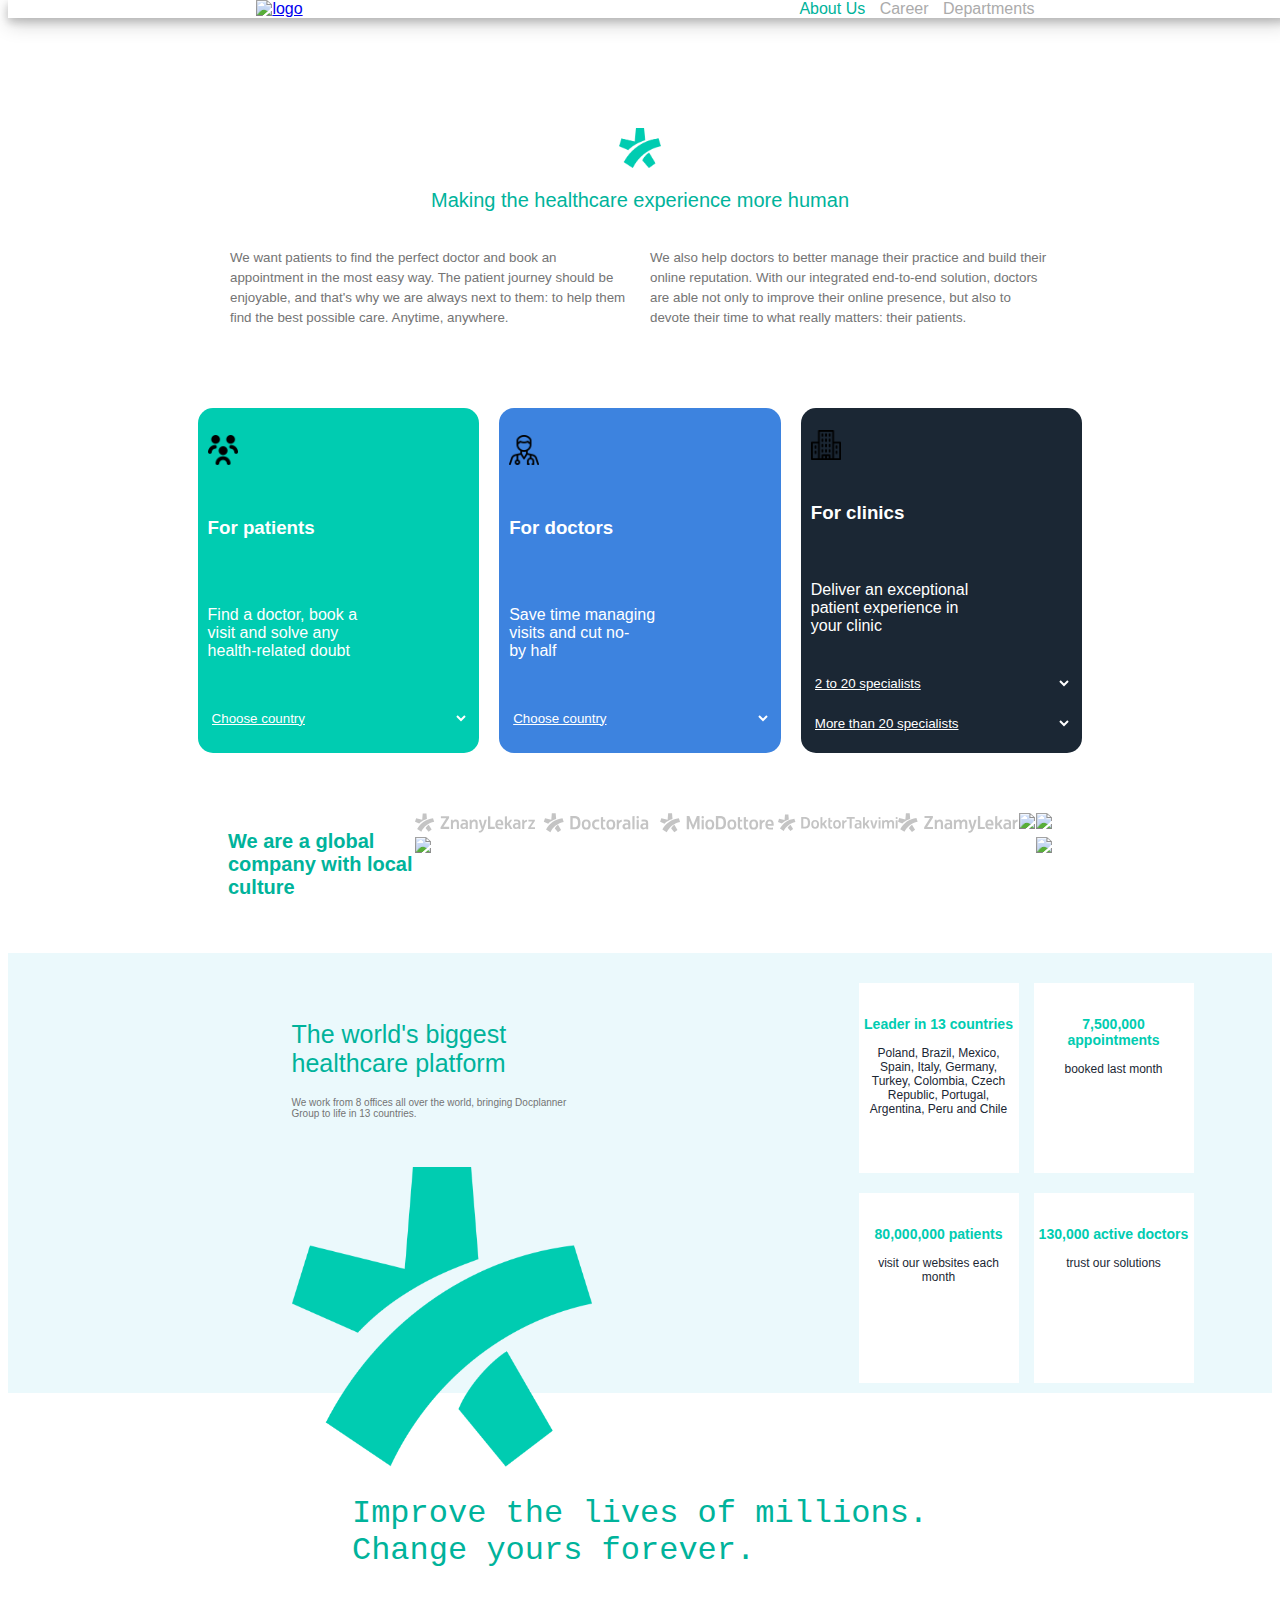
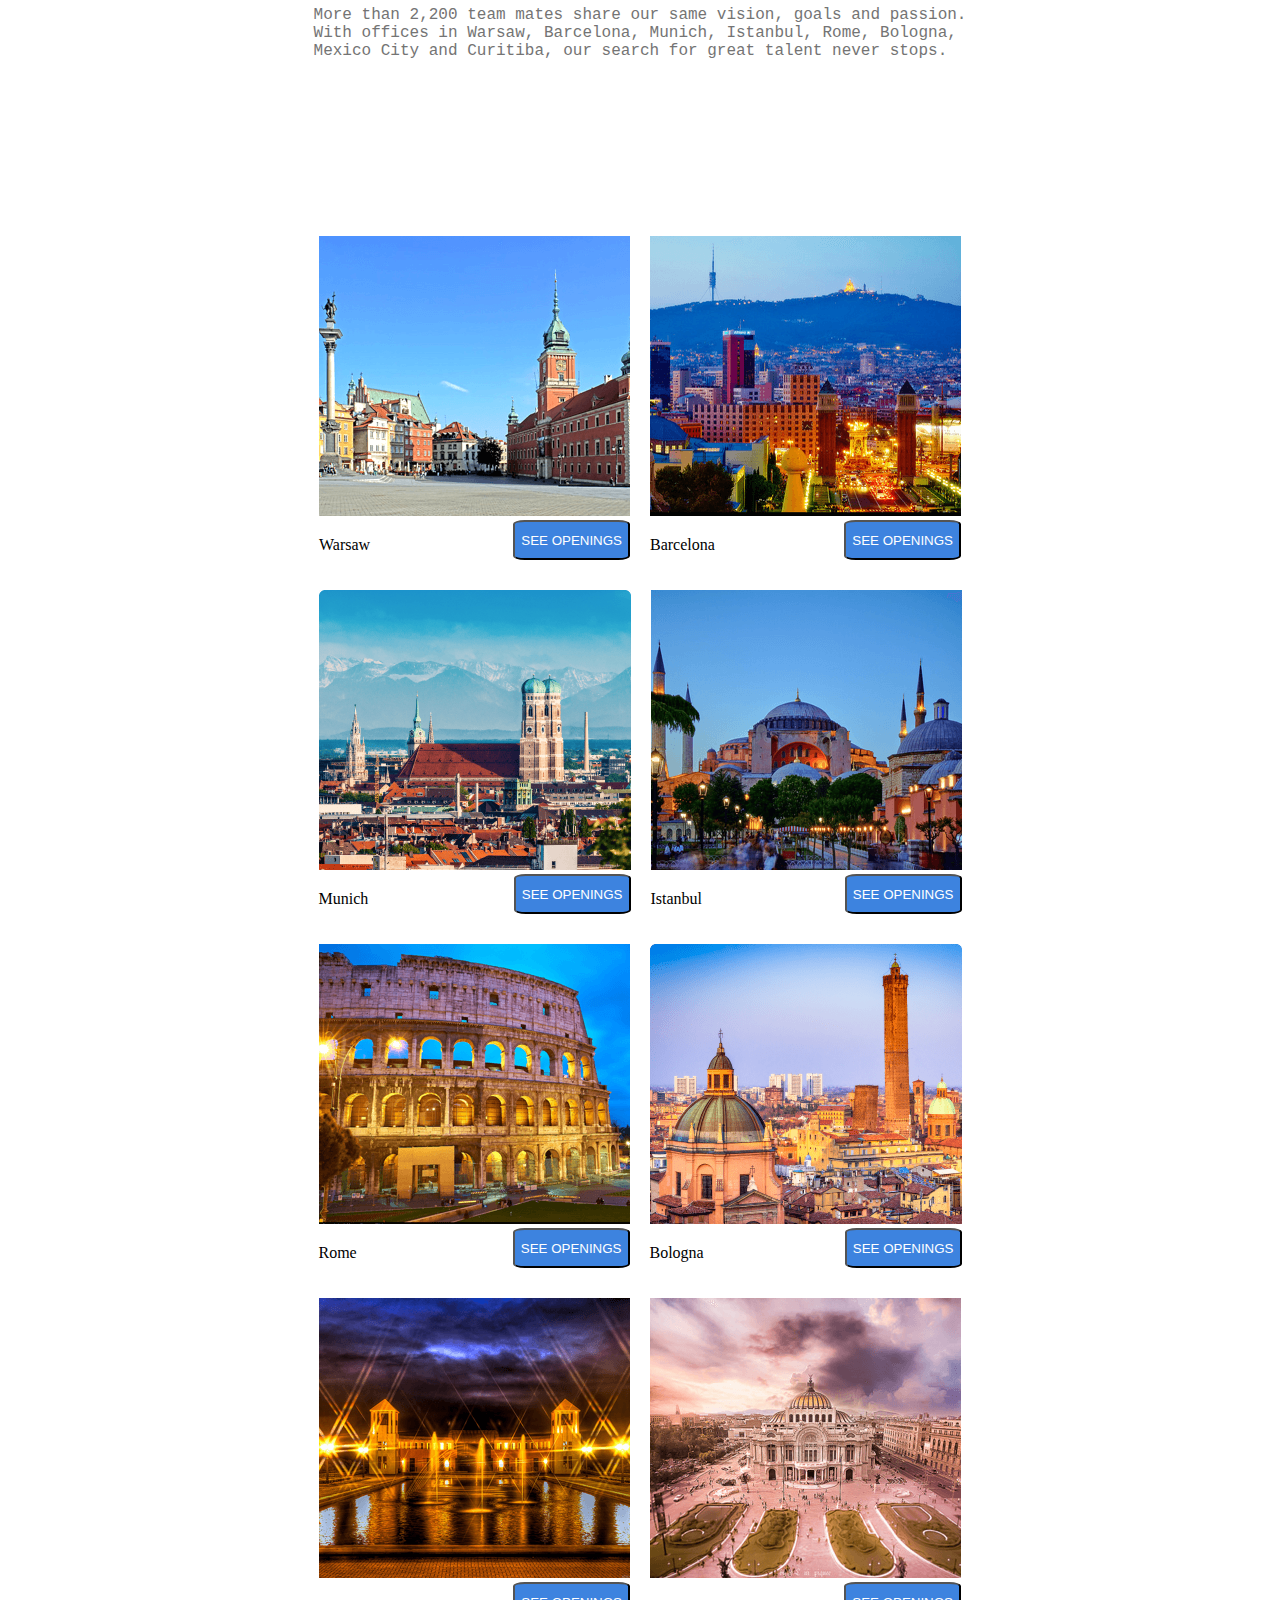
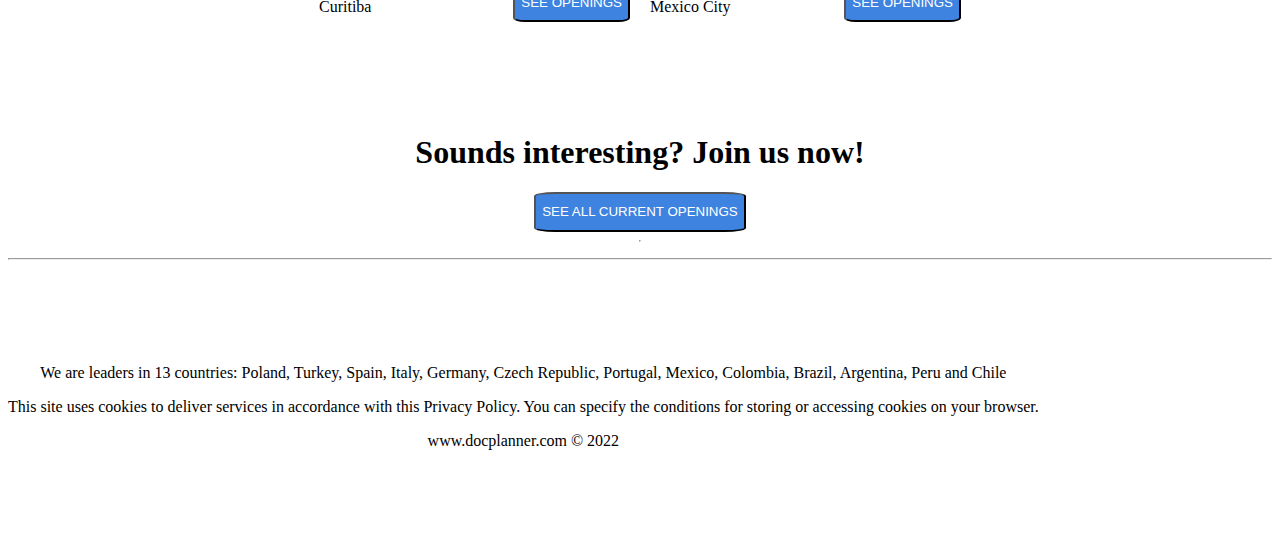
==== commit cfc3a3f2: "Add files via upload" ====
--- a/html/index.html
+++ b/html/index.html
@@ -1,289 +1,290 @@
-<!DOCTYPE html>
-<html>
-
-<!-- START HEAD-->
-
-    <head>
-        <meta charset="UTF-8">
-        <meta http-equiv="X-UA-Compatible" content="IE=edge">
-        <meta name="description" content="This is the best website">
-        <meta name="viewport" content="width=device-width, initial-scale=1">
-        <link rel="stylesheet" type="text/css" href="../css/styles.css">
-        <title>Docplanner Group</title>
-    </head>
-
-<!-- END HEAD-->
-
-    <body>
-        <header>
-            <!-- START NAV-->
-        <div>
-                <nav class="navbar">
-                    <div class="navbar-all">
-                        <div>
-                            <a href="#">
-                                <img class="nav-logo" src="https://www.docplanner.com/img/logo-default-group-en.svg?v=1" alt="logo" height="80px" width="300px">
-                            </a>
-                        </div>
-                        <div>
-                            <a href="#" class="about">About Us</a>
-                            <a href="#" class="patch" class="career">Career</a>          
-                            <a href="#" class="patch" class="career">Departments</a>
-                        </div>
-                    </div>
-                </nav>
-            <!-- END NAV-->
-        </div>
-        </header>
-        <main>
-        <div>
-            <div>
-                <!-- FIRST LOGO + TITLE START-->
-                <div class="part-one-all">
-                    <div>
-                        <img class="part-one-logo" src="../html/logo.png" alt="logo">
-                    </div>
-                    <div>
-                        <h2 class="part-one-title">Making the healthcare experience more human</h2>
-                    </div>
-                    <div class="part-one-paragraph">
-                        <p class="part-one-paragraph-one">
-                            We want patients to find the perfect doctor and book an 
-                            appointment in the most easy way. The patient journey should be
-                            enjoyable, and that's why we are always next to them: to help them 
-                            find the best possible care. Anytime, anywhere.
-                        </p>
-                        <p class="part-one-paragraph-two">
-                            We also help doctors to better manage their practice and build their
-                            online reputation. With our integrated end-to-end solution, doctors
-                            are able not only to improve their online presence, but also to 
-                            devote their time to what really matters: their patients.
-                        </p>
-                    </div> 
-                </div>                     
-                <!-- FIRST LOGO + TITLE END-->
-            </div>
-
-            <!-- FIRST 3 BOXES START-->
-            <!-- BOXE 1 START-->
-            <div class="box-all">
-                <div class="box-one">
-                    <img src="patient.png" height="30" width="30">
-                    <h3>For patients</h3>
-                    <p>Find a doctor, book a<br> visit and solve any<br> health-related doubt</p>
-                    <select class="domain-switcher">
-                        <option>Choose country</option>
-                        <option value="http://www.doctoraliar.com">Argentina</option>
-                        <option value="http://www.doctoralia.com.br">Brazil</option>
-                        <option value="http://www.doctoralia.cl">Chile</option>
-                        <option value="http://www.doctoralia.co">Colombia</option>
-                        <option value="http://www.znamylekar.cz">Czech</option>
-                        <option value="http://www.jameda.de">Germany</option>
-                        <option value="http://www.miodottore.it">Italy</option>
-                        <option value="http://www.doctoralia.com.mx">Mexico</option>
-                        <option value="http://www.doctoralia.pe">Peru</option>
-                        <option value="http://www.znanylekarz.pl">Poland</option>
-                        <option value="http://www.doctoralia.com.pt">Portugal</option>
-                        <option value="http://www.doctoralia.es">Spain</option>
-                        <option value="http://www.doktortakvimi.com">Turkey</option>
-                    </select>
-
-                </div>
-                <!-- BOXE 1 END-->
-                <!-- BOXE 2 START-->
-                <div class="box-two">
-                    <img src="doctor.png" height="30" width="30"> 
-                    <h3>For doctors</h3>
-                    <p>Save time managing<br> visits and cut no-<br> by half</p>
-                    <select>
-                        <option value="Choose country">Choose country</option>
-                        <option value="Australia">Australia</option>
-                        <option value="Germany">Germany</option>
-                        <option value="Tunisia">Tunisia</option>
-                    </select>
-                </div>
-                <!-- BOXE 2 END-->
-                <!-- BOXE 3 START-->     
-                <div class="box-three">
-                    <img src="clinic.png" height="30" width="30"> 
-                    <h3>For clinics</h3>
-                    <p>Deliver an exceptional<br> patient experience in<br> your clinic</p>
-                    <select>
-                        <option value="2 to 20 specialists">2 to 20 specialists</option>
-                        <option value="Australia">Australia</option>
-                        <option value="Germany">Germany</option>
-                        <option value="Tunisia">Tunisia</option>
-                    </select>
-                    <select>
-                        <option value="More than 20 specialists">More than 20 specialists</option>
-                        <option value="Australia">Australia</option>
-                        <option value="Germany">Germany</option>
-                        <option value="Tunisia">Tunisia</option>
-                    </select>
-                </div>
-            </div>
-        </div>
-            <!-- BOXE 3 END-->
-            <!-- FIRST 3 BOXES END-->
-            <!-- SECOND PARAGRAPH START--> 
-            <div class="paragaph-two">
-                <div class="paragraph-two-one">
-                    <h2>We are a global company with local culture</h2>
-                </div>
-                <div class="paragraph-two-two">
-                    <a href="https://www.znanylekarz.pl/?__hstc=94104962.9aaeb4c9663a031d467382346af2a2dc.1656979789175.1657238350071.1657625250963.12&amp;__hssc=94104962.2.1657625250963&amp;__hsfp=3191468722" target="_blank">
-                        <svg class="hover" xmlns="http://www.w3.org/2000/svg" width="120" height="20" viewBox="0 0 200 32">
-                            <path d="M189.018 10.678h10.762v2.132L192.736 23H200v2.89h-11.387v-2.103l7.02-10.22h-6.615v-2.89zm-10.347 0h3.012l.244 2.448h.032c.767-1.12 2.638-2.557 4.817-2.677v3.197c-3.174.62-4.63 2.725-4.63 4.634v7.61h-3.47V10.68h-.004zM165 10.38c1.51-.123 3.145-.16 4.725-.16 3.72 0 5.94 1.44 5.94 5.504v10.163h-3.12l-.156-1.52h-.042c-1.07 1.152-2.625 1.826-4.615 1.826-2.635 0-4.73-1.708-4.73-5.09 0-3.148 2.624-6.078 9.19-4.684v-.917c0-1.814-1.062-2.32-3.156-2.32-1.286 0-2.376.087-4.035.23L165 10.38zm7.193 8.445c-2.782-.71-5.564.16-5.564 2.31 0 1.43.94 2.267 2.353 2.203 1.113-.05 2.338-.54 3.207-1.31v-3.2l.003-.003zm-18.93 1.572v5.49h-3.47V4.992l3.47-.402V16.73c1.92-1.63 3.745-3.763 5.035-6.052h3.683c-1.288 2.508-2.83 4.672-4.718 6.522l5.13 8.69h-3.9l-3.81-6.46c-.473.376-.976.69-1.416.97h-.002zm-19.452-2.07v-.063c0-4.68 2.275-8.047 6.984-8.047 4.367 0 6.394 2.524 6.394 7.83 0 .56-.04 1.332-.1 1.902h-9.64c.247 2.142 1.497 3.422 4.06 3.422 1.622 0 3.146-.15 4.56-.335v2.906c-1.59.25-2.935.398-4.65.398-4.99 0-7.61-2.495-7.61-8.016l.003.003zm3.585-.96h6.27c0-2.38-.624-4.26-2.963-4.26-2.43 0-3.24 2.006-3.303 4.26h-.005zM121.7 4.59h3.793v17.853h7.46v3.444H121.7V4.59zm-15.44 6.088h3.67c.596 2.884 2.164 8.5 3.01 11.322h.063c.815-2.854 2.384-8.47 3.01-11.323h3.64c-1.13 4.324-3.877 12.7-4.955 15.21s-2.63 6.76-8.344 5.994v-2.73c2.646.15 4.05-.843 4.92-2.81-1.344-3.18-3.916-11.34-5.014-15.667v.005zm-15.137 0h3.02s.14 1.51.202 2.052h.04c.837-1.31 2.594-2.51 4.718-2.51 3.588 0 5.37 1.91 5.37 5.786v9.883h-3.47v-9.165c0-2.473-.953-3.442-2.824-3.31-1.7.12-3.59 2.056-3.59 4.478v8h-3.47V10.678h.003zm-13.67-.296c1.508-.124 3.143-.162 4.722-.162 3.72 0 5.94 1.438 5.94 5.502v10.165h-3.12l-.155-1.52h-.04c-1.07 1.152-2.625 1.826-4.615 1.826-2.636 0-4.73-1.708-4.73-5.09 0-3.148 2.623-6.078 9.19-4.684v-.917c0-1.814-1.063-2.32-3.157-2.32-1.286 0-2.376.087-4.035.23v-3.03zm7.192 8.444c-2.782-.71-5.565.16-5.565 2.31 0 1.426.947 2.264 2.36 2.2 1.11-.05 2.336-.543 3.205-1.312v-3.2.002zM59.86 10.678h3.02s.14 1.51.203 2.052h.04c.838-1.31 2.594-2.51 4.718-2.51 3.59 0 5.37 1.91 5.37 5.786v9.883h-3.47v-9.165c0-2.473-.95-3.442-2.82-3.31-1.694.12-3.585 2.056-3.585 4.478v8h-3.47V10.678h-.005zM43.156 4.592h13.682v2.875L47.39 22.44h9.606v3.444h-14.4v-2.94l9.47-14.913h-8.91V4.59v.004zm-25.44 20.025c.77-1.886 2.934-4.523 5.14-5.885l4.887 8.084-5.005 3.632-5.02-5.835-.002.004zM10.5 30.443l-6.89-4.43C8.828 16.263 18.574 9.32 30.03 8.027l1.918 5.91c-9.44 1.86-17.32 8.092-21.446 16.505H10.5zm1.503-20.065l.87-10.35h6.19l.786 9.36c-3.556 1.218-5.64 2.19-8.037 3.662a25.43 25.43 0 0 0-4.81 3.804L0 13.894l1.91-5.892 10.093 2.376z"></path>                            
-                        </svg>
-                    </a>
-                    <a href="https://www.doctoralia.es/?__hstc=94104962.9aaeb4c9663a031d467382346af2a2dc.1656979789175.1657238350071.1657625250963.12&amp;__hssc=94104962.2.1657625250963&amp;__hsfp=3191468722" target="_blank">
-                        <svg class="hover" xmlns="http://www.w3.org/2000/svg" width="120" height="20" viewBox="0 0 167 32">
-                            <path d="M156.37 10.663c1.5-.125 3.13-.162 4.702-.162 3.705 0 5.914 1.434 5.914 5.48v10.125h-3.106l-.153-1.516h-.04c-1.066 1.145-2.614 1.815-4.597 1.815-2.625 0-4.712-1.7-4.712-5.07 0-3.133 2.614-6.05 9.154-4.662v-.913c0-1.806-1.06-2.31-3.146-2.31-1.28 0-2.365.086-4.018.228v-3.02l.002.005zm7.162 8.41c-2.77-.706-5.542.16-5.542 2.3 0 1.42.943 2.258 2.348 2.193 1.107-.05 2.328-.54 3.194-1.307v-3.19.002zm-11.568-8.117v15.15h-3.456v-15.13l3.456-.02zm-1.713-2.138a1.962 1.962 0 0 1-.088-3.923h.09a1.96 1.96 0 0 1 0 3.923zm-5.064-3.923v21.21h-3.457V5.295l3.456-.4zm-17.374 5.768c1.5-.125 3.13-.162 4.703-.162 3.705 0 5.916 1.434 5.916 5.48v10.125h-3.107l-.154-1.516h-.04c-1.067 1.145-2.614 1.815-4.597 1.815-2.625 0-4.71-1.7-4.71-5.07 0-3.133 2.612-6.05 9.15-4.662v-.913c0-1.806-1.06-2.31-3.144-2.31-1.28 0-2.368.086-4.02.228v-3.02.005zm7.163 8.41c-2.77-.706-5.54.16-5.54 2.3 0 1.42.94 2.258 2.35 2.193 1.106-.05 2.325-.54 3.19-1.307v-3.19.002zM116.7 10.955h2.99l.247 2.44h.03c.767-1.118 2.63-2.55 4.8-2.668v3.18c-3.16.62-4.61 2.715-4.61 4.618v7.58H116.7v-15.15zm-16.607 7.65v-.155c0-5.06 2.33-7.95 7.146-7.95 4.782 0 7.112 2.89 7.112 7.95v.157c0 5.062-2.33 7.95-7.113 7.95-4.817.002-7.147-2.887-7.147-7.95zm7.136-5.23c-2.446 0-3.575 1.66-3.575 5.13 0 3.47 1.13 5.1 3.574 5.1 2.446 0 3.544-1.626 3.544-5.1 0-3.472-1.098-5.13-3.545-5.13zM91.354 6.812l3.455-.4v4.546h3.54v2.804h-3.54v6.965c0 2.645.813 2.96 2.18 2.96.46-.01.916-.07 1.36-.187v2.852c-.614.133-1.44.21-1.982.21-3.954 0-5.013-1.93-5.013-5.417V6.81zm-10.54 11.72c.012 3.31 1.446 5.075 4.3 5.075 1.205 0 2.432-.15 3.544-.3v2.8a21.807 21.807 0 0 1-3.983.38c-4.257 0-7.46-2.345-7.472-7.956.013-5.61 3.215-7.954 7.472-7.954 1.554 0 3.068.195 3.98.38v2.798c-1.11-.15-2.337-.3-3.544-.3-2.853 0-4.287 1.766-4.297 5.075zm-20.064.077v-.156c0-5.06 2.33-7.95 7.147-7.95 4.783 0 7.113 2.89 7.113 7.95v.157c0 5.062-2.33 7.95-7.114 7.95-4.815.002-7.145-2.887-7.145-7.95zm7.14-5.23c-2.448 0-3.577 1.66-3.577 5.13 0 3.47 1.13 5.098 3.576 5.098 2.445 0 3.543-1.625 3.543-5.098s-1.098-5.13-3.544-5.13zM42.42 26.105V4.895h5.327c7.423 0 10.878 2.23 10.878 10.605 0 8.376-3.455 10.605-10.878 10.605H42.42zM54.657 15.5c0-4.77-.968-7.176-6.083-7.176h-2.37v14.35h2.37c5.115.002 6.083-2.406 6.083-7.174zm-37.012 9.34c.765-1.88 2.92-4.506 5.118-5.86l4.866 8.048-4.987 3.623-5-5.81h.002zm-7.188 5.8l-6.86-4.41c5.194-9.71 14.9-16.624 26.307-17.913l1.91 5.887c-9.402 1.853-17.25 8.06-21.357 16.437zm1.497-19.98L12.82.35h6.164l.783 9.322c-3.536 1.213-5.616 2.18-7.998 3.646a25.34 25.34 0 0 0-4.79 3.79L0 14.16l1.902-5.87 10.052 2.37z"></path>
-                        </svg>
-                    </a>
-                    <a href="https://www.miodottore.it/?__hstc=94104962.9aaeb4c9663a031d467382346af2a2dc.1656979789175.1657238350071.1657625250963.12&amp;__hssc=94104962.2.1657625250963&amp;__hsfp=3191468722" target="_blank">
-                        <svg class="hover" xmlns="http://www.w3.org/2000/svg" width="120" height="20" viewBox="0 0 182 32">
-                            <path d="M168.354 18.587v-.062c0-4.675 2.275-8.04 6.98-8.04 4.364 0 6.39 2.523 6.39 7.82 0 .562-.04 1.337-.1 1.907h-9.632c.248 2.14 1.496 3.42 4.057 3.42 1.62 0 3.14-.152 4.55-.336V26.2c-1.586.248-2.93.396-4.645.396-4.988 0-7.605-2.493-7.605-8.01h.004zm3.584-.96h6.265c0-2.377-.623-4.255-2.96-4.255-2.43 0-3.24 2.003-3.305 4.255zm-12.702-6.687h3.003l.24 2.446h.03c.77-1.12 2.638-2.555 4.816-2.675v3.192c-3.17.62-4.627 2.723-4.627 4.63v7.606h-3.47V10.94h.006zm-16.66 7.678v-.156c0-5.08 2.337-7.98 7.168-7.98 4.8 0 7.136 2.9 7.136 7.98v.156c0 5.08-2.337 7.978-7.136 7.978-4.83 0-7.168-2.898-7.168-7.978zm7.16-5.246c-2.455 0-3.588 1.666-3.588 5.145 0 3.48 1.133 5.115 3.588 5.115 2.453 0 3.556-1.63 3.556-5.115 0-3.485-1.103-5.145-3.556-5.145zm-15.9-6.59l3.467-.402v4.56h3.553v2.813h-3.553v6.99c0 2.65.816 2.967 2.188 2.967.462-.01.92-.073 1.366-.19v2.86c-.616.134-1.447.213-1.99.213-3.967 0-5.03-1.937-5.03-5.435V6.782zm-9.5 0l3.467-.402v4.56h3.553v2.813h-3.553v6.99c0 2.65.816 2.967 2.188 2.967.462-.01.92-.073 1.366-.19v2.86c-.616.134-1.447.213-1.99.213-3.967 0-5.03-1.937-5.03-5.435V6.782zm-16.72 11.836v-.156c0-5.08 2.337-7.98 7.168-7.98 4.8 0 7.136 2.9 7.136 7.98v.156c0 5.08-2.337 7.978-7.136 7.978-4.83 0-7.168-2.898-7.168-7.978zm7.16-5.246c-2.456 0-3.59 1.666-3.59 5.145 0 3.48 1.134 5.115 3.59 5.115s3.556-1.63 3.556-5.115c0-3.485-1.1-5.145-3.557-5.145zM89.225 26.14V4.86h5.343c7.442 0 10.91 2.236 10.91 10.64s-3.468 10.64-10.915 10.64H89.22h.005zM101.5 15.5c0-4.784-.97-7.2-6.104-7.2h-2.38v14.4h2.38c5.133 0 6.104-2.416 6.104-7.2zm-29.226 3.118v-.156c0-5.08 2.337-7.98 7.167-7.98 4.8 0 7.137 2.9 7.137 7.98v.156c0 5.08-2.337 7.978-7.137 7.978-4.83 0-7.167-2.898-7.167-7.978zm7.16-5.246c-2.455 0-3.588 1.666-3.588 5.145 0 3.48 1.133 5.115 3.588 5.115s3.557-1.63 3.557-5.115c0-3.485-1.1-5.145-3.557-5.145zm-9.554-2.432v15.2h-3.467V10.962l3.467-.022zm-1.718-2.144a1.968 1.968 0 1 1 0-3.936 1.968 1.968 0 0 1 0 3.936zm-8.88-3.91V4.86h3.796v21.28h-3.795V12.19l-.005.02-5.624 13.93h-1.672L46.36 12.21l-.005-.02v13.95H42.56V4.86h3.795v.026l.005-.026h.48l5.98 14.793L58.8 4.86h.48l.004.026zM17.704 24.87c.768-1.885 2.93-4.52 5.135-5.88l4.88 8.077-5 3.633-5.02-5.83h.004zm-7.212 5.82L3.61 26.264c5.212-9.74 14.95-16.678 26.395-17.97L31.92 14.2c-9.434 1.856-17.307 8.084-21.43 16.49h.002zm1.504-20.048L12.864.3h6.183l.785 9.354c-3.548 1.215-5.634 2.188-8.024 3.657a25.373 25.373 0 0 0-4.806 3.807L0 14.155l1.91-5.89 10.084 2.376h.002z"></path>
-                        </svg>
-                    </a>
-                    <a class="hover" href="https://www.doktortakvimi.com/?__hstc=94104962.9aaeb4c9663a031d467382346af2a2dc.1656979789175.1657238350071.1657625250963.12&amp;__hssc=94104962.2.1657625250963&amp;__hsfp=3191468722" target="_blank">
-                        <svg xmlns="http://www.w3.org/2000/svg" width="120" height="20" viewBox="0 0 220 32">
-                            <path d="M219.238 10.94v15.2h-3.467V10.962l3.468-.022zm-1.718-2.144a1.97 1.97 0 0 1 0-3.936 1.968 1.968 0 0 1 0 3.936zm-14.49 4.16c1.008-1.355 2.735-2.473 4.83-2.473 3.456 0 4.907 1.97 4.907 5.78v9.876H209.3v-9.16c0-2.473-.718-3.42-2.517-3.31-1.75.11-3.203 1.874-3.203 4.475v7.994h-3.467v-9.16c0-2.473-.71-3.444-2.518-3.31-1.75.132-3.203 2.055-3.203 4.475v7.994h-3.468v-15.2h3.02s.14 1.51.2 2.05h.04c.837-1.31 2.313-2.507 4.487-2.507 2.255 0 3.656.836 4.36 2.473zm-15.107-2.016v15.2h-3.467V10.962l3.467-.022zm-1.718-2.144a1.97 1.97 0 1 1 0-3.938 1.97 1.97 0 0 1 0 3.938zm-17.14 2.144h3.667c.597 2.883 2.164 8.492 3.01 11.313h.063c.815-2.853 2.383-8.462 3.01-11.313h3.636c-1.13 4.324-3.46 11.99-4.725 15.2h-4.03c-1.263-3.183-3.532-10.875-4.63-15.2zm-9.788 9.715v5.484h-3.467V5.26l3.467-.4V16.99c1.918-1.63 3.742-3.762 5.033-6.05h3.68c-1.29 2.507-2.83 4.67-4.72 6.52l5.128 8.68h-3.9l-3.807-6.455c-.47.376-.974.69-1.413.97zm-16.975-10.01c1.507-.124 3.14-.16 4.72-.16 3.717 0 5.936 1.437 5.936 5.497V26.14h-3.118l-.155-1.52h-.04c-1.07 1.15-2.624 1.824-4.612 1.824-2.635 0-4.727-1.707-4.727-5.088 0-3.144 2.62-6.07 9.184-4.68v-.914c0-1.812-1.063-2.318-3.156-2.318-1.285 0-2.374.088-4.032.23v-3.03zm7.186 8.438c-2.78-.707-5.56.162-5.56 2.31 0 1.427.945 2.263 2.355 2.2 1.112-.05 2.335-.542 3.204-1.31v-3.2zM125.778 4.86h14.907V8.3h-5.558v17.84h-3.79V8.3h-5.557V4.86zm-8.08 6.08h3.003l.248 2.446h.03c.768-1.12 2.638-2.555 4.815-2.675v3.192c-3.172.62-4.628 2.723-4.628 4.63v7.606h-3.467V10.94zm-16.662 7.678v-.156c0-5.08 2.337-7.98 7.168-7.98 4.8 0 7.138 2.9 7.138 7.98v.156c0 5.08-2.338 7.978-7.138 7.978-4.83 0-7.168-2.898-7.168-7.978zm7.16-5.246c-2.455 0-3.59 1.666-3.59 5.145 0 3.48 1.135 5.115 3.59 5.115 2.454 0 3.557-1.63 3.557-5.115 0-3.485-1.103-5.145-3.558-5.145zm-15.928-6.59l3.468-.402v4.56h3.552v2.813h-3.552v6.99c0 2.65.814 2.967 2.187 2.967.46-.008.92-.07 1.365-.187v2.86c-.655.132-1.32.204-1.99.212-3.967 0-5.03-1.938-5.03-5.436V6.78zM81.295 20.655v5.484h-3.468V5.26l3.468-.4V16.99c1.918-1.63 3.742-3.762 5.032-6.05h3.68c-1.29 2.507-2.83 4.67-4.718 6.52l5.125 8.68h-3.9l-3.806-6.455c-.473.376-.976.69-1.416.97zm-20.34-2.037v-.156c0-5.08 2.336-7.98 7.167-7.98 4.8 0 7.137 2.9 7.137 7.98v.156c0 5.08-2.34 7.978-7.14 7.978-4.83 0-7.167-2.897-7.167-7.978h.002zm7.16-5.246c-2.456 0-3.59 1.666-3.59 5.145 0 3.48 1.134 5.115 3.59 5.115 2.454 0 3.556-1.63 3.556-5.115 0-3.485-1.1-5.145-3.555-5.145zM42.56 26.14V4.86h5.345c7.45 0 10.915 2.236 10.915 10.64s-3.466 10.64-10.915 10.64H42.56zM54.84 15.5c0-4.784-.972-7.2-6.105-7.2h-2.38v14.4h2.38c5.133 0 6.104-2.416 6.105-7.2zm-37.137 9.37c.768-1.885 2.93-4.52 5.135-5.88l4.882 8.077-5 3.633-5.017-5.83zm-7.212 5.82l-6.88-4.427c5.21-9.74 14.95-16.678 26.394-17.97L31.92 14.2c-9.434 1.857-17.307 8.084-21.43 16.49zm1.505-20.048L12.865.3h6.182l.785 9.354c-3.548 1.215-5.634 2.188-8.024 3.657a25.433 25.433 0 0 0-4.806 3.803L0 14.155l1.91-5.89 10.085 2.377z"></path>
-                        </svg>
-                    </a>
-                    <a class="hover" href="https://www.znamylekar.cz/?__hstc=94104962.9aaeb4c9663a031d467382346af2a2dc.1656979789175.1657238350071.1657625250963.12&amp;__hssc=94104962.2.1657625250963&amp;__hsfp=3191468722" target="_blank">
-                        <svg xmlns="http://www.w3.org/2000/svg" width="120" height="20" viewBox="0 0 195 32">
-                            <path d="M186.445 10.684h3l.244 2.445h.03c.768-1.12 2.635-2.555 4.81-2.674v3.19c-3.17.617-4.622 2.718-4.622 4.623v7.596h-3.463V10.684zm-13.416-.294c1.504-.124 3.136-.162 4.713-.162 3.713 0 5.928 1.436 5.928 5.492v10.146h-3.11l-.153-1.52h-.04c-1.068 1.15-2.62 1.823-4.606 1.823-2.63 0-4.72-1.705-4.72-5.08 0-3.14 2.617-6.066 9.17-4.676V15.5c0-1.81-1.06-2.315-3.15-2.315-1.283 0-2.37.087-4.026.23V10.39h-.005zm7.178 8.427c-2.776-.705-5.554.162-5.554 2.31 0 1.423.945 2.26 2.353 2.196 1.11-.05 2.333-.543 3.2-1.31v-3.196zm-18.896 1.57v5.48h-3.463V5.012l3.462-.4v12.116c1.918-1.628 3.74-3.757 5.027-6.042h3.675c-1.29 2.504-2.828 4.664-4.713 6.51l5.12 8.673h-3.896l-3.8-6.444c-.472.376-.975.69-1.415.97v-.005zm-19.414-2.066v-.06c0-4.67 2.27-8.032 6.973-8.032 4.36 0 6.386 2.52 6.386 7.814 0 .56-.04 1.334-.1 1.904h-9.62c.248 2.137 1.493 3.416 4.052 3.416 1.62 0 3.14-.152 4.55-.337v2.9c-1.583.248-2.928.396-4.64.396-4.98 0-7.596-2.49-7.596-8h-.004zm3.58-.956h6.257c0-2.375-.623-4.25-2.957-4.25-2.43 0-3.238 2-3.3 4.25zM129.815 4.61h3.785v17.818h7.445v3.438h-11.23V4.61zm-15.412 6.074h3.662c.596 2.88 2.16 8.483 3.006 11.3h.066c.814-2.848 2.38-8.45 3.006-11.3h3.63c-1.126 4.32-3.87 12.68-4.944 15.183-1.076 2.51-2.626 6.75-8.327 5.987v-2.728c2.64.15 4.043-.842 4.91-2.805-1.342-3.172-3.91-11.316-5.004-15.637h-.004zm-11.5 2.014c1.01-1.354 2.734-2.47 4.826-2.47 3.453 0 4.902 1.966 4.902 5.774v9.863h-3.46v-9.15c0-2.465-.717-3.41-2.514-3.3-1.747.11-3.2 1.87-3.2 4.47v7.984h-3.462v-9.15c0-2.468-.71-3.44-2.513-3.304-1.747.13-3.2 2.05-3.2 4.47v7.983h-3.46V10.685h3.014s.14 1.507.2 2.05h.04c.838-1.31 2.31-2.506 4.484-2.506 2.25 0 3.65.835 4.35 2.47l-.006-.002zm-25.6-2.31c1.505-.122 3.137-.16 4.713-.16 3.713 0 5.928 1.436 5.928 5.49v10.148H84.83l-.16-1.518h-.04c-1.067 1.15-2.62 1.822-4.605 1.822-2.633 0-4.723-1.704-4.723-5.08 0-3.14 2.62-6.064 9.172-4.674v-.912c0-1.81-1.06-2.315-3.15-2.315-1.284 0-2.37.088-4.027.23v-3.026l.006-.005zm7.178 8.43c-2.777-.706-5.555.16-5.555 2.308 0 1.424.945 2.26 2.354 2.197 1.11-.05 2.33-.543 3.2-1.31v-3.196.002zm-24.736-8.134h3.015s.134 1.507.2 2.05H63c.836-1.31 2.59-2.506 4.71-2.506 3.58 0 5.357 1.907 5.357 5.775v9.863h-3.463v-9.15c0-2.465-.95-3.432-2.818-3.3-1.692.12-3.578 2.05-3.578 4.47v7.984h-3.464V10.684zM43.07 4.61h13.657v2.87l-9.43 14.948h9.587v3.438H42.512v-2.93L51.965 8.05H43.07V4.61zM17.684 24.598c.767-1.882 2.927-4.515 5.13-5.874l4.875 8.07-4.998 3.628-5.01-5.824h.002zm-7.203 5.815L3.61 25.99C8.814 16.26 18.54 9.33 29.973 8.04l1.915 5.898c-9.428 1.858-17.29 8.078-21.407 16.475zm1.5-20.027l.87-10.33h6.175l.785 9.342c-3.544 1.217-5.628 2.186-8.016 3.654a25.36 25.36 0 0 0-4.8 3.797L0 13.895l1.906-5.882 10.075 2.372z"></path>
-                        </svg>
-                    </a>
-                    <a class="hover" href="https://www.tuotempo.com/?__hstc=94104962.9aaeb4c9663a031d467382346af2a2dc.1656979789175.1657238350071.1657625250963.12&amp;__hssc=94104962.2.1657625250963&amp;__hsfp=3191468722" target="_blank">
-                        <img src="https://www.docplanner.com/logos/logo-tuotempo.svg">
-                    </a>
-                    <a class="hover" href="https://www.gipo.it/?__hstc=94104962.9aaeb4c9663a031d467382346af2a2dc.1656979789175.1657238350071.1657625250963.12&amp;__hssc=94104962.2.1657625250963&amp;__hsfp=3191468722" target="_blank">
-                        <img src="https://www.docplanner.com/logos/logo-gipo.svg">
-                    </a>
-                    <a class="hover" href="https://clinic-cloud.com/" target="_blank">
-                        <img src="https://www.docplanner.com/logos/logo-clinicloud.svg">
-                    </a>
-                    <a class="hover" href="https://www.jameda.de/?__hstc=94104962.9aaeb4c9663a031d467382346af2a2dc.1656979789175.1657238350071.1657625250963.12&amp;__hssc=94104962.2.1657625250963&amp;__hsfp=3191468722" target="_blank">
-                        <img src="https://www.docplanner.com/logos/logo-jameda.svg">
-                    </a>
-                </div>
-            </div>
-            <!-- SECOND PARAGRAPH END-->
-            <!-- MIDDLE PART START-->
-            <div class="divv">
-            <div class="middle-part">
-                <div class="middle-part-one">
-                    <h1 class="middle-part-one-parag">The world's biggest healthcare platform</h1>
-                    <p class="middle-part-one-paragr">We work from 8 offices all over the world, bringing Docplanner Group to life in 13 countries.</p>
-                    <img class="pic" src="logo.png">
-                </div>
-                <div class="middle-part-two">
-                    <div class="middle-part-two-one">
-                        <img scr="https://www.docplanner.com/img/flag.png" srcset="https://www.docplanner.com/img/flag.png 1x, https://www.docplanner.com/img/flag@2x.png 2x">
-                        <h3>Leader in 13 countries</h3>
-                        <p class="p">Poland, Brazil, Mexico, Spain, Italy, Germany, Turkey, Colombia, Czech Republic, Portugal, Argentina, Peru and Chile</p>
-                    </div>
-                    <div class="middle-part-two-two">
-                        <img scr="https://www.docplanner.com/img/visits.png" srcset="https://www.docplanner.com/img/visits.png 1x, https://www.docplanner.com/img/visits@2x.png 2x">
-                        <h3>7,500,000 appointments</h3>
-                        <p class="p">booked last month</p>
-                    </div>
-                    <div class="middle-part-two-three">
-                        <img scr="https://www.docplanner.com/img/patients.png" srcset="https://www.docplanner.com/img/patients.png 1x, https://www.docplanner.com/img/patients@2x.png 2x">
-                        <h3>80,000,000 patients</h3>
-                        <p class="p">visit our websites each month</p>
-                    </div>
-                    <div class="middle-part-two-four">
-                        <img scr="https://www.docplanner.com/img/doctors.png" srcset="https://www.docplanner.com/img/doctors.png 1x, https://www.docplanner.com/img/doctors@2x.png 2x">
-                        <h3>130,000 active doctors</h3>
-                        <p class="p">trust our solutions</p>
-                    </div>
-                </div>
-            </div>
-            </div>
-            <!-- MIDDLE PART END-->
-            <!-- LAST PART START-->
-            <div>
-                <div class="move">
-                    <h1 class="move-one">Improve the lives of millions.<br> Change yours forever.</h1>
-                    <p class="move-two">More than 2,200 team mates share our same vision, goals and passion. <br> With offices in Warsaw, Barcelona, Munich, Istanbul, Rome, Bologna,<br> Mexico City and Curitiba, our search for great talent never stops.</p>
-                </div>
-                <div class="last">
-                    <div class="shadow">
-                        <img src="warsaw.png">
-                        <div class="last-one">
-                            <p href="#">Warsaw</p>
-                            <button class="button">SEE OPENINGS</button> 
-                        </div>
-                    </div>
-                    <div class="shadow">
-                        <img src="barcelona.png">
-                        <div class="last-one">
-                            <p>Barcelona</p>
-                            <button class="button">SEE OPENINGS</button>
-                        </div>
-                    </div>
-                    <div class="shadow">
-                        <img src="munich.png">
-                        <div class="last-one">
-                            <p>Munich</p>
-                            <button class="button">SEE OPENINGS</button>
-                        </div>
-                    </div>
-                    <div class="shadow">
-                        <img src="istanbul.png">
-                        <div class="last-one">
-                            <p>Istanbul</p>
-                            <button class="button">SEE OPENINGS</button>
-                        </div>
-                    </div>
-                    <div class="shadow">
-                        <img src="rome.png">
-                        <div class="last-one">
-                            <p>Rome</p>
-                            <button class="button">SEE OPENINGS</button>
-                        </div>
-                    </div>
-                    <div class="shadow">
-                        <img src="bologna.png">
-                        <div class="last-one">
-                            <p>Bologna</p>
-                            <button class="button">SEE OPENINGS</button>
-                        </div>
-                    </div>
-                    <div class="shadow">
-                        <img src="curitiba.png">
-                        <div class="last-one">
-                            <p>Curitiba</p>
-                            <button class="button">SEE OPENINGS</button>
-                        </div>
-                    </div>
-                    <div class="shadow">
-                        <img src="mexico-city.png">
-                        <div class="last-one">
-                            <p>Mexico City</p>
-                            <button class="button">SEE OPENINGS</button>
-                        </div>
-                    </div>
-                </div>
-                <div>
-                    <div class="interesting">
-                        <h1>Sounds interesting? Join us now!</h1>
-                        <button class="button">SEE ALL CURRENT OPENINGS</button>
-                        <hr>
-                    </div>
-                </div>
-            </div>
-            <!-- LAST PART START-->  
-        </main>
-        <hr>
-            <footer class="footer">
-                <div class="last-footer">
-                    <p>We are leaders in 13 countries: Poland, Turkey, Spain, Italy, Germany, Czech Republic, Portugal, Mexico, Colombia, Brazil, Argentina, Peru and Chile</p1>
-                    <p>This site uses cookies to deliver services in accordance with this Privacy Policy. You can specify the conditions for storing or accessing cookies on your browser.<br>www.docplanner.com © 2022</p>
-                </div>
-            </footer>
-    </body>
+<!DOCTYPE html>
+<html>
+
+<!-- START HEAD-->
+
+    <head>
+        <meta charset="UTF-8">
+        <meta http-equiv="X-UA-Compatible" content="IE=edge">
+        <meta name="description" content="This is the best website">
+        <meta name="viewport" content="width=device-width, initial-scale=1">
+        <link rel="stylesheet" type="text/css" href="../css/styles.css">
+        <title>Docplanner Group</title>
+    </head>
+
+<!-- END HEAD-->
+
+    <body>
+        <header>
+            <!-- START NAV-->
+        <div>
+                <nav class="navbar">
+                    <div class="navbar-all">
+                        <div>
+                            <a href="#">
+                                <img class="nav-logo" src="https://www.docplanner.com/img/logo-default-group-en.svg?v=1" alt="logo" height="80px" width="300px">
+                            </a>
+                        </div>
+                        <div>
+                            <a href="#" class="about">About Us</a>
+                            <a href="#" class="patch" class="career">Career</a>          
+                            <a href="#" class="patch" class="career">Departments</a>
+                        </div>
+                    </div>
+                </nav>
+            <!-- END NAV-->
+        </div>
+        </header>
+        <main>
+        <div>
+            <div>
+                <!-- FIRST LOGO + TITLE START-->
+                <div class="part-one-all">
+                    <div>
+                        <img class="part-one-logo" src="../html/logo.png" alt="logo">
+                    </div>
+                    <div>
+                        <h2 class="part-one-title">Making the healthcare experience more human</h2>
+                    </div>
+                    <div class="part-one-paragraph">
+                        <p class="part-one-paragraph-one">
+                            We want patients to find the perfect doctor and book an 
+                            appointment in the most easy way. The patient journey should be
+                            enjoyable, and that's why we are always next to them: to help them 
+                            find the best possible care. Anytime, anywhere.
+                        </p>
+                        <p class="part-one-paragraph-two">
+                            We also help doctors to better manage their practice and build their
+                            online reputation. With our integrated end-to-end solution, doctors
+                            are able not only to improve their online presence, but also to 
+                            devote their time to what really matters: their patients.
+                        </p>
+                    </div> 
+                </div>                     
+                <!-- FIRST LOGO + TITLE END-->
+            </div>
+
+            <!-- FIRST 3 BOXES START-->
+            <!-- BOXE 1 START-->
+            <div class="box-all">
+                <div class="box-one">
+                    <img src="patient.png" height="30" width="30">
+                    <h3>For patients</h3>
+                    <p>Find a doctor, book a<br> visit and solve any<br> health-related doubt</p>
+                    <select class="domain-switcher">
+                        <option>Choose country</option>
+                        <option value="http://www.doctoraliar.com">Argentina</option>
+                        <option value="http://www.doctoralia.com.br">Brazil</option>
+                        <option value="http://www.doctoralia.cl">Chile</option>
+                        <option value="http://www.doctoralia.co">Colombia</option>
+                        <option value="http://www.znamylekar.cz">Czech</option>
+                        <option value="http://www.jameda.de">Germany</option>
+                        <option value="http://www.miodottore.it">Italy</option>
+                        <option value="http://www.doctoralia.com.mx">Mexico</option>
+                        <option value="http://www.doctoralia.pe">Peru</option>
+                        <option value="http://www.znanylekarz.pl">Poland</option>
+                        <option value="http://www.doctoralia.com.pt">Portugal</option>
+                        <option value="http://www.doctoralia.es">Spain</option>
+                        <option value="http://www.doktortakvimi.com">Turkey</option>
+                    </select>
+
+                </div>
+                <!-- BOXE 1 END-->
+                <!-- BOXE 2 START-->
+                <div class="box-two">
+                    <img src="doctor.png" height="30" width="30"> 
+                    <h3>For doctors</h3>
+                    <p>Save time managing<br> visits and cut no-<br> by half</p>
+                    <select class="domain-switcher">
+                        <option value="Choose country">Choose country</option>
+                        <option value="Australia">Australia</option>
+                        <option value="Germany">Germany</option>
+                        <option value="Tunisia">Tunisia</option>
+                    </select>
+                </div>
+                <!-- BOXE 2 END-->
+                <!-- BOXE 3 START-->     
+                <div class="box-three">
+                    <img src="clinic.png" height="30" width="30"> 
+                    <h3>For clinics</h3>
+                    <p>Deliver an exceptional<br> patient experience in<br> your clinic</p>
+                    <select class="domain-switcher">
+                        <option value="2 to 20 specialists">2 to 20 specialists</option>
+                        <option value="Australia">Australia</option>
+                        <option value="Germany">Germany</option>
+                        <option value="Tunisia">Tunisia</option>
+                    </select>
+                    <select class="domain-switcher">
+                        <option value="More than 20 specialists">More than 20 specialists</option>
+                        <option value="Australia">Australia</option>
+                        <option value="Germany">Germany</option>
+                        <option value="Tunisia">Tunisia</option>
+                    </select>
+                </div>
+            </div>
+        </div>
+            <!-- BOXE 3 END-->
+            <!-- FIRST 3 BOXES END-->
+            <!-- SECOND PARAGRAPH START--> 
+            <div class="paragaph-two">
+                <div class="paragraph-two-one">
+                    <h2>We are a global company with local culture</h2>
+                </div>
+                <div class="paragraph-two-two">
+                    <a href="https://www.znanylekarz.pl/?__hstc=94104962.9aaeb4c9663a031d467382346af2a2dc.1656979789175.1657238350071.1657625250963.12&amp;__hssc=94104962.2.1657625250963&amp;__hsfp=3191468722" target="_blank">
+                        <svg class="hover" xmlns="http://www.w3.org/2000/svg" width="120" height="20" viewBox="0 0 200 32">
+                            <path d="M189.018 10.678h10.762v2.132L192.736 23H200v2.89h-11.387v-2.103l7.02-10.22h-6.615v-2.89zm-10.347 0h3.012l.244 2.448h.032c.767-1.12 2.638-2.557 4.817-2.677v3.197c-3.174.62-4.63 2.725-4.63 4.634v7.61h-3.47V10.68h-.004zM165 10.38c1.51-.123 3.145-.16 4.725-.16 3.72 0 5.94 1.44 5.94 5.504v10.163h-3.12l-.156-1.52h-.042c-1.07 1.152-2.625 1.826-4.615 1.826-2.635 0-4.73-1.708-4.73-5.09 0-3.148 2.624-6.078 9.19-4.684v-.917c0-1.814-1.062-2.32-3.156-2.32-1.286 0-2.376.087-4.035.23L165 10.38zm7.193 8.445c-2.782-.71-5.564.16-5.564 2.31 0 1.43.94 2.267 2.353 2.203 1.113-.05 2.338-.54 3.207-1.31v-3.2l.003-.003zm-18.93 1.572v5.49h-3.47V4.992l3.47-.402V16.73c1.92-1.63 3.745-3.763 5.035-6.052h3.683c-1.288 2.508-2.83 4.672-4.718 6.522l5.13 8.69h-3.9l-3.81-6.46c-.473.376-.976.69-1.416.97h-.002zm-19.452-2.07v-.063c0-4.68 2.275-8.047 6.984-8.047 4.367 0 6.394 2.524 6.394 7.83 0 .56-.04 1.332-.1 1.902h-9.64c.247 2.142 1.497 3.422 4.06 3.422 1.622 0 3.146-.15 4.56-.335v2.906c-1.59.25-2.935.398-4.65.398-4.99 0-7.61-2.495-7.61-8.016l.003.003zm3.585-.96h6.27c0-2.38-.624-4.26-2.963-4.26-2.43 0-3.24 2.006-3.303 4.26h-.005zM121.7 4.59h3.793v17.853h7.46v3.444H121.7V4.59zm-15.44 6.088h3.67c.596 2.884 2.164 8.5 3.01 11.322h.063c.815-2.854 2.384-8.47 3.01-11.323h3.64c-1.13 4.324-3.877 12.7-4.955 15.21s-2.63 6.76-8.344 5.994v-2.73c2.646.15 4.05-.843 4.92-2.81-1.344-3.18-3.916-11.34-5.014-15.667v.005zm-15.137 0h3.02s.14 1.51.202 2.052h.04c.837-1.31 2.594-2.51 4.718-2.51 3.588 0 5.37 1.91 5.37 5.786v9.883h-3.47v-9.165c0-2.473-.953-3.442-2.824-3.31-1.7.12-3.59 2.056-3.59 4.478v8h-3.47V10.678h.003zm-13.67-.296c1.508-.124 3.143-.162 4.722-.162 3.72 0 5.94 1.438 5.94 5.502v10.165h-3.12l-.155-1.52h-.04c-1.07 1.152-2.625 1.826-4.615 1.826-2.636 0-4.73-1.708-4.73-5.09 0-3.148 2.623-6.078 9.19-4.684v-.917c0-1.814-1.063-2.32-3.157-2.32-1.286 0-2.376.087-4.035.23v-3.03zm7.192 8.444c-2.782-.71-5.565.16-5.565 2.31 0 1.426.947 2.264 2.36 2.2 1.11-.05 2.336-.543 3.205-1.312v-3.2.002zM59.86 10.678h3.02s.14 1.51.203 2.052h.04c.838-1.31 2.594-2.51 4.718-2.51 3.59 0 5.37 1.91 5.37 5.786v9.883h-3.47v-9.165c0-2.473-.95-3.442-2.82-3.31-1.694.12-3.585 2.056-3.585 4.478v8h-3.47V10.678h-.005zM43.156 4.592h13.682v2.875L47.39 22.44h9.606v3.444h-14.4v-2.94l9.47-14.913h-8.91V4.59v.004zm-25.44 20.025c.77-1.886 2.934-4.523 5.14-5.885l4.887 8.084-5.005 3.632-5.02-5.835-.002.004zM10.5 30.443l-6.89-4.43C8.828 16.263 18.574 9.32 30.03 8.027l1.918 5.91c-9.44 1.86-17.32 8.092-21.446 16.505H10.5zm1.503-20.065l.87-10.35h6.19l.786 9.36c-3.556 1.218-5.64 2.19-8.037 3.662a25.43 25.43 0 0 0-4.81 3.804L0 13.894l1.91-5.892 10.093 2.376z"></path>                            
+                        </svg>
+                    </a>
+                    <a href="https://www.doctoralia.es/?__hstc=94104962.9aaeb4c9663a031d467382346af2a2dc.1656979789175.1657238350071.1657625250963.12&amp;__hssc=94104962.2.1657625250963&amp;__hsfp=3191468722" target="_blank">
+                        <svg class="hover" xmlns="http://www.w3.org/2000/svg" width="120" height="20" viewBox="0 0 167 32">
+                            <path d="M156.37 10.663c1.5-.125 3.13-.162 4.702-.162 3.705 0 5.914 1.434 5.914 5.48v10.125h-3.106l-.153-1.516h-.04c-1.066 1.145-2.614 1.815-4.597 1.815-2.625 0-4.712-1.7-4.712-5.07 0-3.133 2.614-6.05 9.154-4.662v-.913c0-1.806-1.06-2.31-3.146-2.31-1.28 0-2.365.086-4.018.228v-3.02l.002.005zm7.162 8.41c-2.77-.706-5.542.16-5.542 2.3 0 1.42.943 2.258 2.348 2.193 1.107-.05 2.328-.54 3.194-1.307v-3.19.002zm-11.568-8.117v15.15h-3.456v-15.13l3.456-.02zm-1.713-2.138a1.962 1.962 0 0 1-.088-3.923h.09a1.96 1.96 0 0 1 0 3.923zm-5.064-3.923v21.21h-3.457V5.295l3.456-.4zm-17.374 5.768c1.5-.125 3.13-.162 4.703-.162 3.705 0 5.916 1.434 5.916 5.48v10.125h-3.107l-.154-1.516h-.04c-1.067 1.145-2.614 1.815-4.597 1.815-2.625 0-4.71-1.7-4.71-5.07 0-3.133 2.612-6.05 9.15-4.662v-.913c0-1.806-1.06-2.31-3.144-2.31-1.28 0-2.368.086-4.02.228v-3.02.005zm7.163 8.41c-2.77-.706-5.54.16-5.54 2.3 0 1.42.94 2.258 2.35 2.193 1.106-.05 2.325-.54 3.19-1.307v-3.19.002zM116.7 10.955h2.99l.247 2.44h.03c.767-1.118 2.63-2.55 4.8-2.668v3.18c-3.16.62-4.61 2.715-4.61 4.618v7.58H116.7v-15.15zm-16.607 7.65v-.155c0-5.06 2.33-7.95 7.146-7.95 4.782 0 7.112 2.89 7.112 7.95v.157c0 5.062-2.33 7.95-7.113 7.95-4.817.002-7.147-2.887-7.147-7.95zm7.136-5.23c-2.446 0-3.575 1.66-3.575 5.13 0 3.47 1.13 5.1 3.574 5.1 2.446 0 3.544-1.626 3.544-5.1 0-3.472-1.098-5.13-3.545-5.13zM91.354 6.812l3.455-.4v4.546h3.54v2.804h-3.54v6.965c0 2.645.813 2.96 2.18 2.96.46-.01.916-.07 1.36-.187v2.852c-.614.133-1.44.21-1.982.21-3.954 0-5.013-1.93-5.013-5.417V6.81zm-10.54 11.72c.012 3.31 1.446 5.075 4.3 5.075 1.205 0 2.432-.15 3.544-.3v2.8a21.807 21.807 0 0 1-3.983.38c-4.257 0-7.46-2.345-7.472-7.956.013-5.61 3.215-7.954 7.472-7.954 1.554 0 3.068.195 3.98.38v2.798c-1.11-.15-2.337-.3-3.544-.3-2.853 0-4.287 1.766-4.297 5.075zm-20.064.077v-.156c0-5.06 2.33-7.95 7.147-7.95 4.783 0 7.113 2.89 7.113 7.95v.157c0 5.062-2.33 7.95-7.114 7.95-4.815.002-7.145-2.887-7.145-7.95zm7.14-5.23c-2.448 0-3.577 1.66-3.577 5.13 0 3.47 1.13 5.098 3.576 5.098 2.445 0 3.543-1.625 3.543-5.098s-1.098-5.13-3.544-5.13zM42.42 26.105V4.895h5.327c7.423 0 10.878 2.23 10.878 10.605 0 8.376-3.455 10.605-10.878 10.605H42.42zM54.657 15.5c0-4.77-.968-7.176-6.083-7.176h-2.37v14.35h2.37c5.115.002 6.083-2.406 6.083-7.174zm-37.012 9.34c.765-1.88 2.92-4.506 5.118-5.86l4.866 8.048-4.987 3.623-5-5.81h.002zm-7.188 5.8l-6.86-4.41c5.194-9.71 14.9-16.624 26.307-17.913l1.91 5.887c-9.402 1.853-17.25 8.06-21.357 16.437zm1.497-19.98L12.82.35h6.164l.783 9.322c-3.536 1.213-5.616 2.18-7.998 3.646a25.34 25.34 0 0 0-4.79 3.79L0 14.16l1.902-5.87 10.052 2.37z"></path>
+                        </svg>
+                    </a>
+                    <a href="https://www.miodottore.it/?__hstc=94104962.9aaeb4c9663a031d467382346af2a2dc.1656979789175.1657238350071.1657625250963.12&amp;__hssc=94104962.2.1657625250963&amp;__hsfp=3191468722" target="_blank">
+                        <svg class="hover" xmlns="http://www.w3.org/2000/svg" width="120" height="20" viewBox="0 0 182 32">
+                            <path d="M168.354 18.587v-.062c0-4.675 2.275-8.04 6.98-8.04 4.364 0 6.39 2.523 6.39 7.82 0 .562-.04 1.337-.1 1.907h-9.632c.248 2.14 1.496 3.42 4.057 3.42 1.62 0 3.14-.152 4.55-.336V26.2c-1.586.248-2.93.396-4.645.396-4.988 0-7.605-2.493-7.605-8.01h.004zm3.584-.96h6.265c0-2.377-.623-4.255-2.96-4.255-2.43 0-3.24 2.003-3.305 4.255zm-12.702-6.687h3.003l.24 2.446h.03c.77-1.12 2.638-2.555 4.816-2.675v3.192c-3.17.62-4.627 2.723-4.627 4.63v7.606h-3.47V10.94h.006zm-16.66 7.678v-.156c0-5.08 2.337-7.98 7.168-7.98 4.8 0 7.136 2.9 7.136 7.98v.156c0 5.08-2.337 7.978-7.136 7.978-4.83 0-7.168-2.898-7.168-7.978zm7.16-5.246c-2.455 0-3.588 1.666-3.588 5.145 0 3.48 1.133 5.115 3.588 5.115 2.453 0 3.556-1.63 3.556-5.115 0-3.485-1.103-5.145-3.556-5.145zm-15.9-6.59l3.467-.402v4.56h3.553v2.813h-3.553v6.99c0 2.65.816 2.967 2.188 2.967.462-.01.92-.073 1.366-.19v2.86c-.616.134-1.447.213-1.99.213-3.967 0-5.03-1.937-5.03-5.435V6.782zm-9.5 0l3.467-.402v4.56h3.553v2.813h-3.553v6.99c0 2.65.816 2.967 2.188 2.967.462-.01.92-.073 1.366-.19v2.86c-.616.134-1.447.213-1.99.213-3.967 0-5.03-1.937-5.03-5.435V6.782zm-16.72 11.836v-.156c0-5.08 2.337-7.98 7.168-7.98 4.8 0 7.136 2.9 7.136 7.98v.156c0 5.08-2.337 7.978-7.136 7.978-4.83 0-7.168-2.898-7.168-7.978zm7.16-5.246c-2.456 0-3.59 1.666-3.59 5.145 0 3.48 1.134 5.115 3.59 5.115s3.556-1.63 3.556-5.115c0-3.485-1.1-5.145-3.557-5.145zM89.225 26.14V4.86h5.343c7.442 0 10.91 2.236 10.91 10.64s-3.468 10.64-10.915 10.64H89.22h.005zM101.5 15.5c0-4.784-.97-7.2-6.104-7.2h-2.38v14.4h2.38c5.133 0 6.104-2.416 6.104-7.2zm-29.226 3.118v-.156c0-5.08 2.337-7.98 7.167-7.98 4.8 0 7.137 2.9 7.137 7.98v.156c0 5.08-2.337 7.978-7.137 7.978-4.83 0-7.167-2.898-7.167-7.978zm7.16-5.246c-2.455 0-3.588 1.666-3.588 5.145 0 3.48 1.133 5.115 3.588 5.115s3.557-1.63 3.557-5.115c0-3.485-1.1-5.145-3.557-5.145zm-9.554-2.432v15.2h-3.467V10.962l3.467-.022zm-1.718-2.144a1.968 1.968 0 1 1 0-3.936 1.968 1.968 0 0 1 0 3.936zm-8.88-3.91V4.86h3.796v21.28h-3.795V12.19l-.005.02-5.624 13.93h-1.672L46.36 12.21l-.005-.02v13.95H42.56V4.86h3.795v.026l.005-.026h.48l5.98 14.793L58.8 4.86h.48l.004.026zM17.704 24.87c.768-1.885 2.93-4.52 5.135-5.88l4.88 8.077-5 3.633-5.02-5.83h.004zm-7.212 5.82L3.61 26.264c5.212-9.74 14.95-16.678 26.395-17.97L31.92 14.2c-9.434 1.856-17.307 8.084-21.43 16.49h.002zm1.504-20.048L12.864.3h6.183l.785 9.354c-3.548 1.215-5.634 2.188-8.024 3.657a25.373 25.373 0 0 0-4.806 3.807L0 14.155l1.91-5.89 10.084 2.376h.002z"></path>
+                        </svg>
+                    </a>
+                    <a class="hover" href="https://www.doktortakvimi.com/?__hstc=94104962.9aaeb4c9663a031d467382346af2a2dc.1656979789175.1657238350071.1657625250963.12&amp;__hssc=94104962.2.1657625250963&amp;__hsfp=3191468722" target="_blank">
+                        <svg xmlns="http://www.w3.org/2000/svg" width="120" height="20" viewBox="0 0 220 32">
+                            <path d="M219.238 10.94v15.2h-3.467V10.962l3.468-.022zm-1.718-2.144a1.97 1.97 0 0 1 0-3.936 1.968 1.968 0 0 1 0 3.936zm-14.49 4.16c1.008-1.355 2.735-2.473 4.83-2.473 3.456 0 4.907 1.97 4.907 5.78v9.876H209.3v-9.16c0-2.473-.718-3.42-2.517-3.31-1.75.11-3.203 1.874-3.203 4.475v7.994h-3.467v-9.16c0-2.473-.71-3.444-2.518-3.31-1.75.132-3.203 2.055-3.203 4.475v7.994h-3.468v-15.2h3.02s.14 1.51.2 2.05h.04c.837-1.31 2.313-2.507 4.487-2.507 2.255 0 3.656.836 4.36 2.473zm-15.107-2.016v15.2h-3.467V10.962l3.467-.022zm-1.718-2.144a1.97 1.97 0 1 1 0-3.938 1.97 1.97 0 0 1 0 3.938zm-17.14 2.144h3.667c.597 2.883 2.164 8.492 3.01 11.313h.063c.815-2.853 2.383-8.462 3.01-11.313h3.636c-1.13 4.324-3.46 11.99-4.725 15.2h-4.03c-1.263-3.183-3.532-10.875-4.63-15.2zm-9.788 9.715v5.484h-3.467V5.26l3.467-.4V16.99c1.918-1.63 3.742-3.762 5.033-6.05h3.68c-1.29 2.507-2.83 4.67-4.72 6.52l5.128 8.68h-3.9l-3.807-6.455c-.47.376-.974.69-1.413.97zm-16.975-10.01c1.507-.124 3.14-.16 4.72-.16 3.717 0 5.936 1.437 5.936 5.497V26.14h-3.118l-.155-1.52h-.04c-1.07 1.15-2.624 1.824-4.612 1.824-2.635 0-4.727-1.707-4.727-5.088 0-3.144 2.62-6.07 9.184-4.68v-.914c0-1.812-1.063-2.318-3.156-2.318-1.285 0-2.374.088-4.032.23v-3.03zm7.186 8.438c-2.78-.707-5.56.162-5.56 2.31 0 1.427.945 2.263 2.355 2.2 1.112-.05 2.335-.542 3.204-1.31v-3.2zM125.778 4.86h14.907V8.3h-5.558v17.84h-3.79V8.3h-5.557V4.86zm-8.08 6.08h3.003l.248 2.446h.03c.768-1.12 2.638-2.555 4.815-2.675v3.192c-3.172.62-4.628 2.723-4.628 4.63v7.606h-3.467V10.94zm-16.662 7.678v-.156c0-5.08 2.337-7.98 7.168-7.98 4.8 0 7.138 2.9 7.138 7.98v.156c0 5.08-2.338 7.978-7.138 7.978-4.83 0-7.168-2.898-7.168-7.978zm7.16-5.246c-2.455 0-3.59 1.666-3.59 5.145 0 3.48 1.135 5.115 3.59 5.115 2.454 0 3.557-1.63 3.557-5.115 0-3.485-1.103-5.145-3.558-5.145zm-15.928-6.59l3.468-.402v4.56h3.552v2.813h-3.552v6.99c0 2.65.814 2.967 2.187 2.967.46-.008.92-.07 1.365-.187v2.86c-.655.132-1.32.204-1.99.212-3.967 0-5.03-1.938-5.03-5.436V6.78zM81.295 20.655v5.484h-3.468V5.26l3.468-.4V16.99c1.918-1.63 3.742-3.762 5.032-6.05h3.68c-1.29 2.507-2.83 4.67-4.718 6.52l5.125 8.68h-3.9l-3.806-6.455c-.473.376-.976.69-1.416.97zm-20.34-2.037v-.156c0-5.08 2.336-7.98 7.167-7.98 4.8 0 7.137 2.9 7.137 7.98v.156c0 5.08-2.34 7.978-7.14 7.978-4.83 0-7.167-2.897-7.167-7.978h.002zm7.16-5.246c-2.456 0-3.59 1.666-3.59 5.145 0 3.48 1.134 5.115 3.59 5.115 2.454 0 3.556-1.63 3.556-5.115 0-3.485-1.1-5.145-3.555-5.145zM42.56 26.14V4.86h5.345c7.45 0 10.915 2.236 10.915 10.64s-3.466 10.64-10.915 10.64H42.56zM54.84 15.5c0-4.784-.972-7.2-6.105-7.2h-2.38v14.4h2.38c5.133 0 6.104-2.416 6.105-7.2zm-37.137 9.37c.768-1.885 2.93-4.52 5.135-5.88l4.882 8.077-5 3.633-5.017-5.83zm-7.212 5.82l-6.88-4.427c5.21-9.74 14.95-16.678 26.394-17.97L31.92 14.2c-9.434 1.857-17.307 8.084-21.43 16.49zm1.505-20.048L12.865.3h6.182l.785 9.354c-3.548 1.215-5.634 2.188-8.024 3.657a25.433 25.433 0 0 0-4.806 3.803L0 14.155l1.91-5.89 10.085 2.377z"></path>
+                        </svg>
+                    </a>
+                    <a class="hover" href="https://www.znamylekar.cz/?__hstc=94104962.9aaeb4c9663a031d467382346af2a2dc.1656979789175.1657238350071.1657625250963.12&amp;__hssc=94104962.2.1657625250963&amp;__hsfp=3191468722" target="_blank">
+                        <svg xmlns="http://www.w3.org/2000/svg" width="120" height="20" viewBox="0 0 195 32">
+                            <path d="M186.445 10.684h3l.244 2.445h.03c.768-1.12 2.635-2.555 4.81-2.674v3.19c-3.17.617-4.622 2.718-4.622 4.623v7.596h-3.463V10.684zm-13.416-.294c1.504-.124 3.136-.162 4.713-.162 3.713 0 5.928 1.436 5.928 5.492v10.146h-3.11l-.153-1.52h-.04c-1.068 1.15-2.62 1.823-4.606 1.823-2.63 0-4.72-1.705-4.72-5.08 0-3.14 2.617-6.066 9.17-4.676V15.5c0-1.81-1.06-2.315-3.15-2.315-1.283 0-2.37.087-4.026.23V10.39h-.005zm7.178 8.427c-2.776-.705-5.554.162-5.554 2.31 0 1.423.945 2.26 2.353 2.196 1.11-.05 2.333-.543 3.2-1.31v-3.196zm-18.896 1.57v5.48h-3.463V5.012l3.462-.4v12.116c1.918-1.628 3.74-3.757 5.027-6.042h3.675c-1.29 2.504-2.828 4.664-4.713 6.51l5.12 8.673h-3.896l-3.8-6.444c-.472.376-.975.69-1.415.97v-.005zm-19.414-2.066v-.06c0-4.67 2.27-8.032 6.973-8.032 4.36 0 6.386 2.52 6.386 7.814 0 .56-.04 1.334-.1 1.904h-9.62c.248 2.137 1.493 3.416 4.052 3.416 1.62 0 3.14-.152 4.55-.337v2.9c-1.583.248-2.928.396-4.64.396-4.98 0-7.596-2.49-7.596-8h-.004zm3.58-.956h6.257c0-2.375-.623-4.25-2.957-4.25-2.43 0-3.238 2-3.3 4.25zM129.815 4.61h3.785v17.818h7.445v3.438h-11.23V4.61zm-15.412 6.074h3.662c.596 2.88 2.16 8.483 3.006 11.3h.066c.814-2.848 2.38-8.45 3.006-11.3h3.63c-1.126 4.32-3.87 12.68-4.944 15.183-1.076 2.51-2.626 6.75-8.327 5.987v-2.728c2.64.15 4.043-.842 4.91-2.805-1.342-3.172-3.91-11.316-5.004-15.637h-.004zm-11.5 2.014c1.01-1.354 2.734-2.47 4.826-2.47 3.453 0 4.902 1.966 4.902 5.774v9.863h-3.46v-9.15c0-2.465-.717-3.41-2.514-3.3-1.747.11-3.2 1.87-3.2 4.47v7.984h-3.462v-9.15c0-2.468-.71-3.44-2.513-3.304-1.747.13-3.2 2.05-3.2 4.47v7.983h-3.46V10.685h3.014s.14 1.507.2 2.05h.04c.838-1.31 2.31-2.506 4.484-2.506 2.25 0 3.65.835 4.35 2.47l-.006-.002zm-25.6-2.31c1.505-.122 3.137-.16 4.713-.16 3.713 0 5.928 1.436 5.928 5.49v10.148H84.83l-.16-1.518h-.04c-1.067 1.15-2.62 1.822-4.605 1.822-2.633 0-4.723-1.704-4.723-5.08 0-3.14 2.62-6.064 9.172-4.674v-.912c0-1.81-1.06-2.315-3.15-2.315-1.284 0-2.37.088-4.027.23v-3.026l.006-.005zm7.178 8.43c-2.777-.706-5.555.16-5.555 2.308 0 1.424.945 2.26 2.354 2.197 1.11-.05 2.33-.543 3.2-1.31v-3.196.002zm-24.736-8.134h3.015s.134 1.507.2 2.05H63c.836-1.31 2.59-2.506 4.71-2.506 3.58 0 5.357 1.907 5.357 5.775v9.863h-3.463v-9.15c0-2.465-.95-3.432-2.818-3.3-1.692.12-3.578 2.05-3.578 4.47v7.984h-3.464V10.684zM43.07 4.61h13.657v2.87l-9.43 14.948h9.587v3.438H42.512v-2.93L51.965 8.05H43.07V4.61zM17.684 24.598c.767-1.882 2.927-4.515 5.13-5.874l4.875 8.07-4.998 3.628-5.01-5.824h.002zm-7.203 5.815L3.61 25.99C8.814 16.26 18.54 9.33 29.973 8.04l1.915 5.898c-9.428 1.858-17.29 8.078-21.407 16.475zm1.5-20.027l.87-10.33h6.175l.785 9.342c-3.544 1.217-5.628 2.186-8.016 3.654a25.36 25.36 0 0 0-4.8 3.797L0 13.895l1.906-5.882 10.075 2.372z"></path>
+                        </svg>
+                    </a>
+                    <a class="hover" href="https://www.tuotempo.com/?__hstc=94104962.9aaeb4c9663a031d467382346af2a2dc.1656979789175.1657238350071.1657625250963.12&amp;__hssc=94104962.2.1657625250963&amp;__hsfp=3191468722" target="_blank">
+                        <img src="https://www.docplanner.com/logos/logo-tuotempo.svg">
+                    </a>
+                    <a class="hover" href="https://www.gipo.it/?__hstc=94104962.9aaeb4c9663a031d467382346af2a2dc.1656979789175.1657238350071.1657625250963.12&amp;__hssc=94104962.2.1657625250963&amp;__hsfp=3191468722" target="_blank">
+                        <img src="https://www.docplanner.com/logos/logo-gipo.svg">
+                    </a>
+                    <a class="hover" href="https://clinic-cloud.com/" target="_blank">
+                        <img src="https://www.docplanner.com/logos/logo-clinicloud.svg">
+                    </a>
+                    <a class="hover" href="https://www.jameda.de/?__hstc=94104962.9aaeb4c9663a031d467382346af2a2dc.1656979789175.1657238350071.1657625250963.12&amp;__hssc=94104962.2.1657625250963&amp;__hsfp=3191468722" target="_blank">
+                        <img src="https://www.docplanner.com/logos/logo-jameda.svg">
+                    </a>
+                </div>
+            </div>
+            <!-- SECOND PARAGRAPH END-->
+            <!-- MIDDLE PART START-->
+            <div class="divv">
+            <div class="middle-part">
+                <div class="middle-part-one">
+                    <h1 class="middle-part-one-parag">The world's biggest healthcare platform</h1>
+                    <p class="middle-part-one-paragr">We work from 8 offices all over the world, bringing Docplanner Group to life in 13 countries.</p>
+                    <img class="pic" src="logo.png">
+                </div>
+                <div class="middle-part-two">
+                    <div class="middle-part-two-one">
+                        <img scr="https://www.docplanner.com/img/flag.png" srcset="https://www.docplanner.com/img/flag.png 1x, https://www.docplanner.com/img/flag@2x.png 2x">
+                        <h3>Leader in 13 countries</h3>
+                        <p class="p">Poland, Brazil, Mexico, Spain, Italy, Germany, Turkey, Colombia, Czech Republic, Portugal, Argentina, Peru and Chile</p>
+                    </div>
+                    <div class="middle-part-two-two">
+                        <img scr="https://www.docplanner.com/img/visits.png" srcset="https://www.docplanner.com/img/visits.png 1x, https://www.docplanner.com/img/visits@2x.png 2x">
+                        <h3>7,500,000 appointments</h3>
+                        <p class="p">booked last month</p>
+                    </div>
+                    <div class="middle-part-two-three">
+                        <img scr="https://www.docplanner.com/img/patients.png" srcset="https://www.docplanner.com/img/patients.png 1x, https://www.docplanner.com/img/patients@2x.png 2x">
+                        <h3>80,000,000 patients</h3>
+                        <p class="p">visit our websites each month</p>
+                    </div>
+                    <div class="middle-part-two-four">
+                        <img scr="https://www.docplanner.com/img/doctors.png" srcset="https://www.docplanner.com/img/doctors.png 1x, https://www.docplanner.com/img/doctors@2x.png 2x">
+                        <h3>130,000 active doctors</h3>
+                        <p class="p">trust our solutions</p>
+                    </div>
+                </div>
+            </div>
+            </div>
+            <!-- MIDDLE PART END-->
+            <!-- LAST PART START-->
+            <div>
+                <div class="move">
+                    <h1 class="move-one">Improve the lives of millions.<br> Change yours forever.</h1>
+                    <p class="move-two">More than 2,200 team mates share our same vision, goals and passion. <br> With offices in Warsaw, Barcelona, Munich, Istanbul, Rome, Bologna,<br> Mexico City and Curitiba, our search for great talent never stops.</p>
+                </div>
+                <div class="last">
+                    <div class="shadow">
+                        <img src="warsaw.png">
+                        <div class="last-one">
+                            <p href="#">Warsaw</p>
+                            <button class="button">SEE OPENINGS</button> 
+                        </div>
+                    </div>
+                    <div class="shadow">
+                        <img src="barcelona.png">
+                        <div class="last-one">
+                            <p>Barcelona</p>
+                            <button class="button">SEE OPENINGS</button>
+                        </div>
+                    </div>
+                    <div class="shadow">
+                        <img src="munich.png">
+                        <div class="last-one">
+                            <p>Munich</p>
+                            <button class="button">SEE OPENINGS</button>
+                        </div>
+                    </div>
+                    <div class="shadow">
+                        <img src="istanbul.png">
+                        <div class="last-one">
+                            <p>Istanbul</p>
+                            <button class="button">SEE OPENINGS</button>
+                        </div>
+                    </div>
+                    <div class="shadow">
+                        <img src="rome.png">
+                        <div class="last-one">
+                            <p>Rome</p>
+                            <button class="button">SEE OPENINGS</button>
+                        </div>
+                    </div>
+                    <div class="shadow">
+                        <img src="bologna.png">
+                        <div class="last-one">
+                            <p>Bologna</p>
+                            <button class="button">SEE OPENINGS</button>
+                        </div>
+                    </div>
+                    <div class="shadow">
+                        <img src="curitiba.png">
+                        <div class="last-one">
+                            <p>Curitiba</p>
+                            <button class="button">SEE OPENINGS</button>
+                        </div>
+                    </div>
+                    <div class="shadow">
+                        <img src="mexico-city.png">
+                        <div class="last-one">
+                            <p>Mexico City</p>
+                            <button class="button">SEE OPENINGS</button>
+                        </div>
+                    </div>
+                </div>
+                <div>
+                    <div class="interesting">
+                        <h1>Sounds interesting? Join us now!</h1>
+                        <button class="button">SEE ALL CURRENT OPENINGS</button>
+                        <hr>
+                    </div>
+                </div>
+            </div>
+            <!-- LAST PART START-->  
+        </main>
+        <hr>
+            <footer class="footer">
+                <div class="last-footer">
+                    <p>We are leaders in 13 countries: Poland, Turkey, Spain, Italy, Germany, Czech Republic, Portugal, Mexico, Colombia, Brazil, Argentina, Peru and Chile</p1>
+                    <p>This site uses cookies to deliver services in accordance with this Privacy Policy. You can specify the conditions for storing or accessing cookies on your browser.</p>
+                    <p>www.docplanner.com © 2022</p>
+                </div>
+            </footer>
+    </body>
 </html>--- a/css/styles.css
+++ b/css/styles.css
@@ -1,320 +1,299 @@
-/* START NAV*/
-.navbar {
-    top: 0;
-    position: fixed;
-    background-color: white;
-    width: 100%;
-    height: auto;
-    font-family: 'roboto',sans-serif;
-    z-index: 100;
-    box-shadow: 0 4px 8px 0 rgba(0, 0, 0, 0.2), 0 6px 20px 0 rgba(0, 0, 0, 0.19);
-}
-.navbar-all {
-    display: flex;
-    flex-direction: row;
-    align-items: center;
-    justify-content: space-between;
-    margin-right: 300px;
-    margin-left: 300px;
-    padding-right: 20px;
-    padding-left: 20px;
-    background-color: white;
-}
-.patch {
-    text-decoration: none;
-    color: #ababab;
-    padding-left: 5px;
-    padding-right: 5px;
-}
-.about {
-    text-decoration: none;
-    padding-right: 5px;
-    color: #00b39b;
-}
-.patch:hover {
-    color: #00b39b;
-}
-/* END NAV*/
-
-/*-- FIRST LOGO + TITLE START*/
-.part-one-all {
-    padding-top: 120px;
-    padding-bottom: 60px;
-    display: flex;
-    flex-direction: column;
-    align-items: center;
-    margin-right: 200px;
-    margin-left: 200px;
-}
-.part-one-logo {
-    height: 40px;
-}
-.part-one-title {
-    color: #00b39b;
-    font-family: 'roboto', sans-serif;
-    font-weight: 200;
-    font-size: 20px;
-}
-.part-one-paragraph {
-    display: flex;
-    flex-direction: row;
-    font-size: smaller;
-    line-height: 20px;
-}
-.part-one-paragraph-one {
-    margin: 10px 0px 10px 0px;
-    padding: 10px 10px 10px 10px;
-    color: #747474;
-    font-family: Arial, Helvetica, sans-serif;
-    height: 80px;
-    width: 400px;
-}
-.part-one-paragraph-two {
-    margin: 10px 0px 10px 0px;
-    padding: 10px 10px 10px 10px;
-    color: #747474;
-    font-family: Arial, Helvetica, sans-serif;
-    height: 80px;
-    width: 400px;
-}
-/* FIRST LOGO + TITLE END*/
-
-/*FIRST 3 BOXES START*/
-.box-all {
-    padding-bottom: 20px;
-    margin-right: 220px;
-    margin-left: 220px;
-    display: flex;
-    flex-direction: row;
-    justify-content: space-around;
-    font-family: 'robotu', sans-serif;
-    color: white;
-    height: 345px;
-    position: relative;
-    animation: mymove 5s;
-    animation-duration: 3s;
-}
-@keyframes mymove {
-    from {bottom: 0px;}
-    to {bottom: 60px;}
-}
-.box-one {
-    background-color: #00ccb1;
-    display: flex;
-    flex-direction: column;
-    border-radius: 15px;
-    height: 280px;
-    width: 240px;
-    justify-content: space-around;
-    padding: 10px 10px 10px 10px;
-}
-.domain-switcher {
-    background-attachment: scroll;
-    background-clip: border-box;
-    background-color: rgba(0, 0, 0, 0);
-    border: none;
-    color: white;
-    text-decoration: underline;
-}
-.box-two {
-    background-color: #3d83df;
-    display: flex;
-    flex-direction: column; 
-    border-radius: 15px;
-    height: 280px;
-    width: 240px;
-    justify-content: space-around;
-    padding: 10px 10px 10px 10px;
-}
-.box-three {
-    background-color: #1b2734;
-    display: flex;
-    flex-direction: column;
-    border-radius: 15px;
-    height: 280px;
-    width: 240px;
-    justify-content: space-around;
-    padding: 10px 10px 10px 10px;
-}
-/*FIRST 3 BOXES END*/
-/*SECOND PARAGRAPH START*/
-.paragaph-two {
-    font-family: 'roboto', sans-serif;
-    display: flex;
-    flex-direction: row;
-    justify-content: space-around;
-    margin: 40px 200px 60px 200px;
-    padding: 0px 20px 0px 20px;
-    height: 80px;
-}
-.paragraph-two-one {
-    color: #00b39b;
-    font-weight: lighter;
-    width: 200px;
-    font-size: smaller;
-}
-.paragraph-two-two {
-    display: flex;
-    flex-wrap: wrap;
-    flex-direction: row;
-    align-content: flex-start;
-    justify-content: space-between;
-    width: 680px;
-    color: #ababab;
-    fill: hsla(0,0%,67%,.7);
-}
-.hover:hover {
-    fill: #00b39b;
-}
-/*MIDDLE PART START*/
-.divv {
-    background-color: rgba(61,199,223,.1);
-}
-.middle-part {
-    height: 400px;
-    display: flex;
-    flex-direction: row;
-    padding-top: 20px;
-    padding-bottom: 20px;
-    margin-right: 120px;
-    margin-left: 120px;
-    gap: 100px;
-}
-.middle-part-one {
-    margin-top: 20px;
-    padding: 10px 10px 10px 10px;
-    font-family: 'roboto', sans-serif;
-}
-.middle-part-one-parag {
-    color: #00b39b;
-    font-weight: lighter;
-    font-size: 25px;
-    height: 60px;
-    width: 280px;
-    margin-left: 200px;
-}
-.middle-part-one-paragr {
-    color: #747474;
-    font-weight: lighter;
-    font-size: 10px;
-    height: 60px;
-    width: 300px;
-    margin-left: 200px;
-}
-.pic {
-    height: 300px; 
-    width: 300px;
-    margin-left: 200px;
-}
-.middle-part-two {
-    gap: 10px;
-    padding: 10px;
-    height: 400px;
-    color: #00ccb1;
-    display: grid;
-    grid-template-rows: 50% 50%;
-    grid-template-columns: 50% 50%;
-    align-content: space-between;
-    font-family: 'Roboto',Arial,sans-serif;
-    text-align: center;
-}
-.middle-part-two-one {
-    background-color: white;
-    height: 180px;
-    width: 150px;
-    font-size: 12px;
-    padding: 5px;
-}
-.middle-part-two-two {
-    background-color: white;
-    height: 180px;
-    width: 150px;
-    font-size: 12px;
-    padding: 5px;
-}
-.middle-part-two-three {
-    background-color: white;
-    height: 180px;
-    width: 150px;
-    font-size: 12px;
-    padding: 5px;
-}
-.middle-part-two-four {
-    background-color: white;
-    height: 180px;
-    width: 150px;
-    font-size: 12px;
-    padding: 5px;
-}
-.p {
-    color: #1b2734;
-}
-/*MIDDLE PART END*/
-
-/*LAST PART START*/
-.move {
-    display: flex;
-    align-items: center;
-    flex-direction: column;
-    font-family: 'Courier New', Courier, monospace;
-    padding-bottom: 80px;
-    padding-top: 80px;
-    margin-right: 220px;
-    margin-left: 220px;
-}
-.move-one {
-    color: #00b39b;
-    font-weight: lighter;
-}
-.move-two {
-    color: #747474;
-    font-weight: lighter;
-}
-.last {
-    display: flex;
-    flex-direction: row;
-    flex-wrap: wrap;
-    gap: 20px;
-    padding-top: 80px;
-    padding-bottom: 80px;
-    margin-right: 220px;
-    margin-left: 220px;
-}
-.last-one {
-    display: flex;
-    flex-direction: row;
-    justify-content: space-between;
-}
-.button {
-    background-color: #3d83df;
-    border-radius: 10%;
-    color: white;
-    height: 50px;
-}
-.shadow:hover {
-    box-shadow: 0 4px 8px 0 rgba(0, 0, 0, 0.2), 0 6px 20px 0 rgba(0, 0, 0, 0.19);
-}
-.interesting {
-    display: flex;
-    flex-direction: column;
-    align-items: center;
-    margin-left: 270px;
-    margin-right: 270px;
-    padding-top: 70px;
-    padding-bottom: 70px;
-}
-.footer {
-    display: flex;
-    font-weight: lighter;
-    text-align: center;
-    padding-top: 80px;
-    padding-bottom: 80px;
-    margin-right: 220px;
-    margin-left: 220px;
-}
-.last-footer {
-    display: flex;
-    align-self: center;
-    align-content: center;
-    flex-direction: column;
+/* START NAV*/
+.navbar {
+    top: 0;
+    position: fixed;
+    background-color: white;
+    width: 100%;
+    height: auto;
+    font-family: 'roboto',sans-serif;
+    z-index: 100;
+    box-shadow: 0 4px 8px 0 rgba(0, 0, 0, 0.2), 0 6px 20px 0 rgba(0, 0, 0, 0.19);
+}
+.navbar-all {
+    display: flex;
+    flex-direction: row;
+    align-items: center;
+    justify-content: space-around;
+    background-color: white;
+}
+.patch {
+    text-decoration: none;
+    color: #ababab;
+    padding-left: 5px;
+    padding-right: 5px;
+}
+.about {
+    text-decoration: none;
+    padding-right: 5px;
+    color: #00b39b;
+}
+.patch:hover {
+    color: #00b39b;
+}
+/* END NAV*/
+
+/*-- FIRST LOGO + TITLE START*/
+.part-one-all {
+    padding-top: 120px;
+    padding-bottom: 60px;
+    display: flex;
+    flex-direction: column;
+    align-items: center;
+}
+.part-one-logo {
+    height: 40px;
+}
+.part-one-title {
+    color: #00b39b;
+    font-family: 'roboto', sans-serif;
+    font-weight: 200;
+    font-size: 20px;
+}
+.part-one-paragraph {
+    display: flex;
+    flex-direction: row;
+    font-size: smaller;
+    line-height: 20px;
+}
+.part-one-paragraph-one {
+    margin: 10px 0px 10px 0px;
+    padding: 10px 10px 10px 10px;
+    color: #747474;
+    font-family: Arial, Helvetica, sans-serif;
+    height: 80px;
+    width: 400px;
+}
+.part-one-paragraph-two {
+    margin: 10px 0px 10px 0px;
+    padding: 10px 10px 10px 10px;
+    color: #747474;
+    font-family: Arial, Helvetica, sans-serif;
+    height: 80px;
+    width: 400px;
+}
+/* FIRST LOGO + TITLE END*/
+
+/*FIRST 3 BOXES START*/
+.box-all {
+    padding-bottom: 20px;
+    display: grid;
+    grid-template-columns: repeat(3,1fr);
+    gap: 20px;
+    margin: auto;
+    width: 70%;
+    font-family: 'robotu', sans-serif;
+    color: white;
+    height: 345px;
+    position: relative;
+    animation: mymove 5s;
+    animation-duration: 3s;
+}
+@keyframes mymove {
+    from {bottom: 0px;}
+    to {bottom: 60px;}
+}
+.box-one {
+    background-color: #00ccb1;
+    display: flex;
+    flex-direction: column;
+    border-radius: 15px;
+    justify-content: space-around;
+    padding: 10px 10px 10px 10px;
+}
+.domain-switcher {
+    background-attachment: scroll;
+    background-clip: border-box;
+    border: none;
+    color: white;
+    text-decoration: underline;
+    background-color: transparent;
+}
+option {
+    color: grey;
+}
+.box-two {
+    background-color: #3d83df;
+    display: flex;
+    flex-direction: column; 
+    border-radius: 15px;
+    justify-content: space-around;
+    padding: 10px 10px 10px 10px;
+}
+.box-three {
+    background-color: #1b2734;
+    display: flex;
+    flex-direction: column;
+    border-radius: 15px;
+    justify-content: space-around;
+    padding: 10px 10px 10px 10px;
+}
+/*FIRST 3 BOXES END*/
+/*SECOND PARAGRAPH START*/
+.paragaph-two {
+    font-family: 'roboto', sans-serif;
+    display: flex;
+    flex-direction: row;
+    justify-content: space-around;
+    margin: 40px 200px 60px 200px;
+    padding: 0px 20px 0px 20px;
+    height: 80px;
+}
+.paragraph-two-one {
+    color: #00b39b;
+    font-weight: lighter;
+    width: 200px;
+    font-size: smaller;
+}
+.paragraph-two-two {
+    display: flex;
+    flex-wrap: wrap;
+    flex-direction: row;
+    align-content: flex-start;
+    justify-content: space-between;
+    width: 680px;
+    color: #ababab;
+    fill: hsla(0,0%,67%,.7);
+}
+.hover:hover {
+    fill: #00b39b;
+}
+/*MIDDLE PART START*/
+.divv {
+    background-color: rgba(61,199,223,.1);
+}
+.middle-part {
+    height: 400px;
+    display: flex;
+    flex-direction: row;
+    padding-top: 20px;
+    padding-bottom: 20px;
+    justify-content: space-around;
+
+    gap: 100px;
+}
+.middle-part-one {
+    margin-top: 20px;
+    padding: 10px 10px 10px 10px;
+    font-family: 'roboto', sans-serif;
+}
+.middle-part-one-parag {
+    color: #00b39b;
+    font-weight: lighter;
+    font-size: 25px;
+    height: 60px;
+    width: 280px;
+    margin-left: 200px;
+}
+.middle-part-one-paragr {
+    color: #747474;
+    font-weight: lighter;
+    font-size: 10px;
+    height: 60px;
+    width: 300px;
+    margin-left: 200px;
+}
+.pic {
+    height: 300px; 
+    width: 300px;
+    margin-left: 200px;
+}
+.middle-part-two {
+    gap: 10px;
+    padding: 10px;
+    height: 400px;
+    color: #00ccb1;
+    display: grid;
+    grid-template-rows: 50% 50%;
+    grid-template-columns: 50% 50%;
+    align-content: space-between;
+    font-family: 'Roboto',Arial,sans-serif;
+    text-align: center;
+}
+.middle-part-two-one {
+    background-color: white;
+    height: 180px;
+    width: 150px;
+    font-size: 12px;
+    padding: 5px;
+}
+.middle-part-two-two {
+    background-color: white;
+    height: 180px;
+    width: 150px;
+    font-size: 12px;
+    padding: 5px;
+}
+.middle-part-two-three {
+    background-color: white;
+    height: 180px;
+    width: 150px;
+    font-size: 12px;
+    padding: 5px;
+}
+.middle-part-two-four {
+    background-color: white;
+    height: 180px;
+    width: 150px;
+    font-size: 12px;
+    padding: 5px;
+}
+.p {
+    color: #1b2734;
+}
+/*MIDDLE PART END*/
+
+/*LAST PART START*/
+.move {
+    display: flex;
+    align-items: center;
+    flex-direction: column;
+    font-family: 'Courier New', Courier, monospace;
+    padding-bottom: 80px;
+    padding-top: 80px;
+}
+.move-one {
+    color: #00b39b;
+    font-weight: lighter;
+}
+.move-two {
+    color: #747474;
+    font-weight: lighter;
+}
+.last {
+    display: flex;
+    flex-direction: row;
+    justify-content: center;
+    flex-wrap: wrap;
+    gap: 20px;
+    margin: auto;
+    width: 65%;
+    padding-top: 80px;
+    padding-bottom: 80px;
+}
+.last-one {
+    display: flex;
+    flex-direction: row;
+    justify-content: space-between;
+}
+.button {
+    background-color: #3d83df;
+    border-radius: 10%;
+    color: white;
+    height: 40px;
+}
+.shadow:hover {
+    box-shadow: 0 4px 8px 0 rgba(0, 0, 0, 0.2), 0 6px 20px 0 rgba(0, 0, 0, 0.19);
+}
+.interesting {
+    display: flex;
+    flex-direction: column;
+    align-items: center;
+}
+.footer {
+    display: flex;
+    flex-direction: row;
+    text-align: center;
+    font-weight: lighter;
+    padding-top: 80px;
+    padding-bottom: 80px;
 }